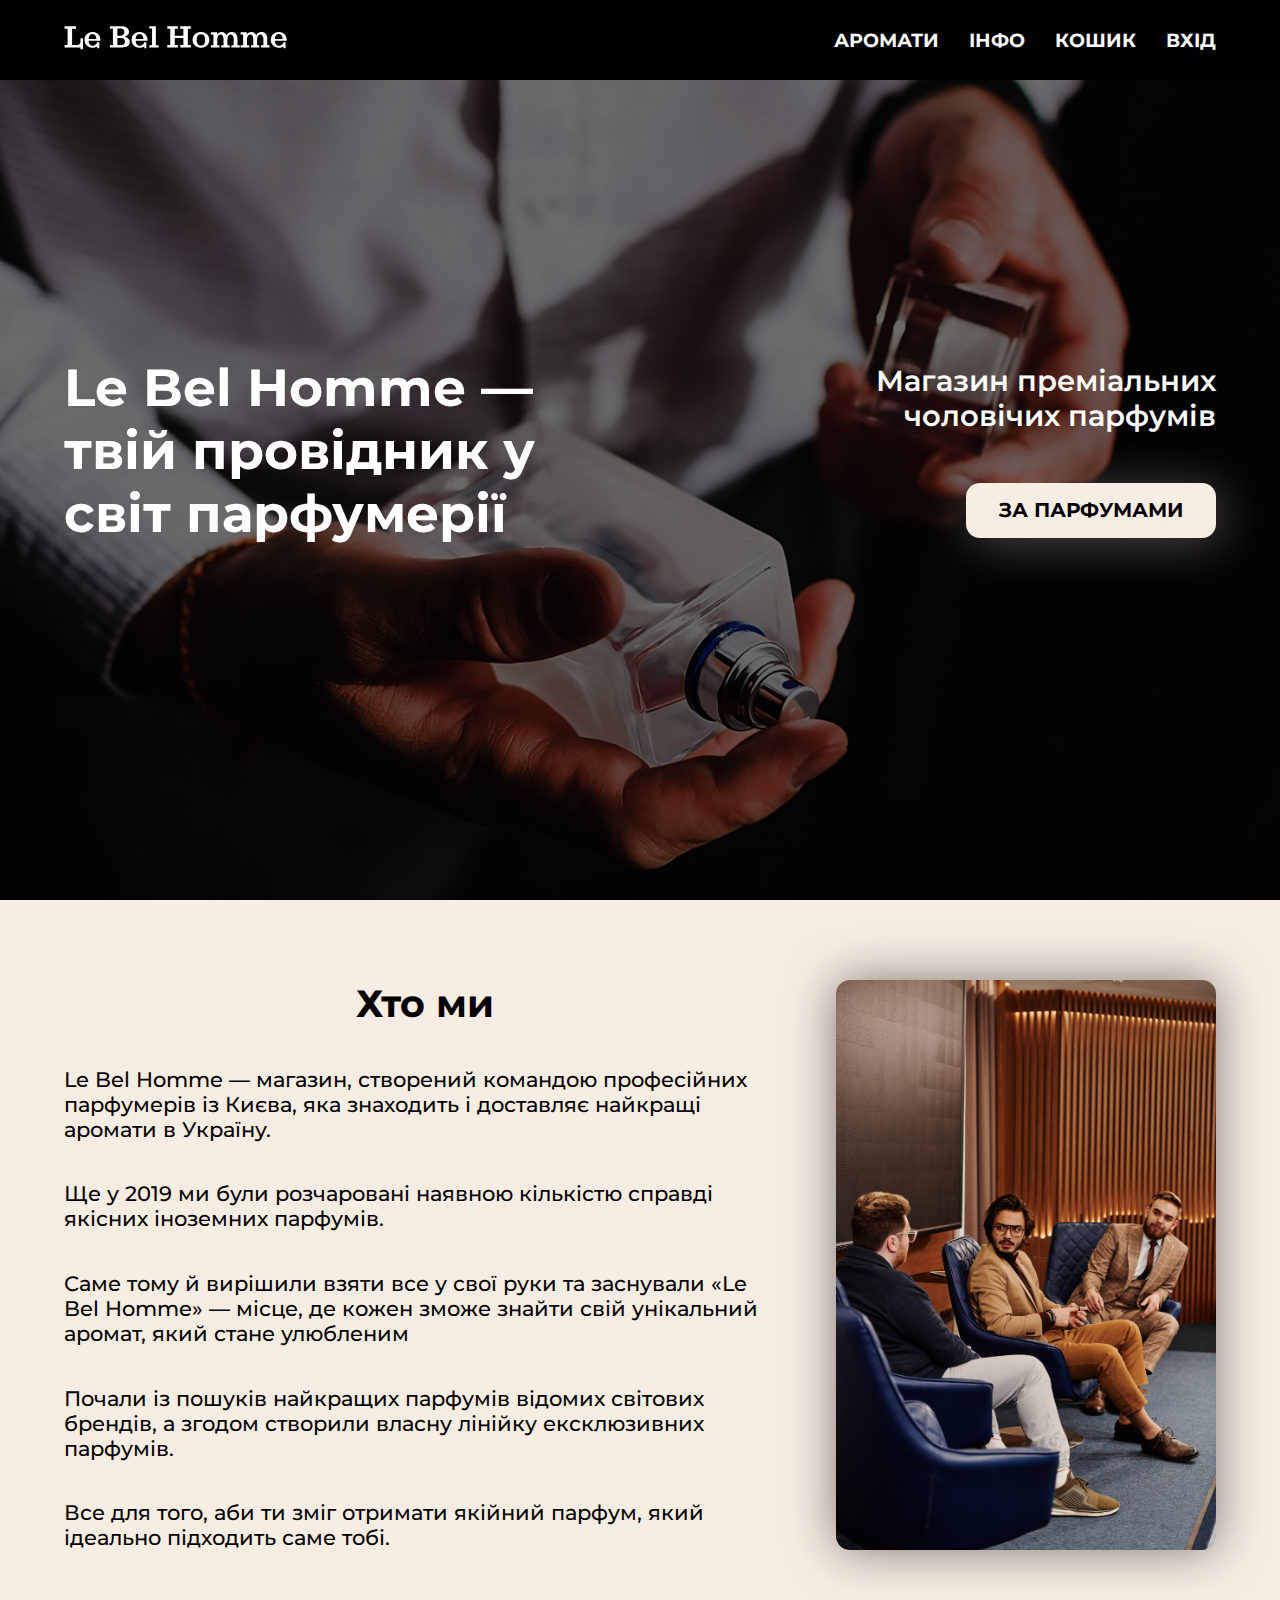
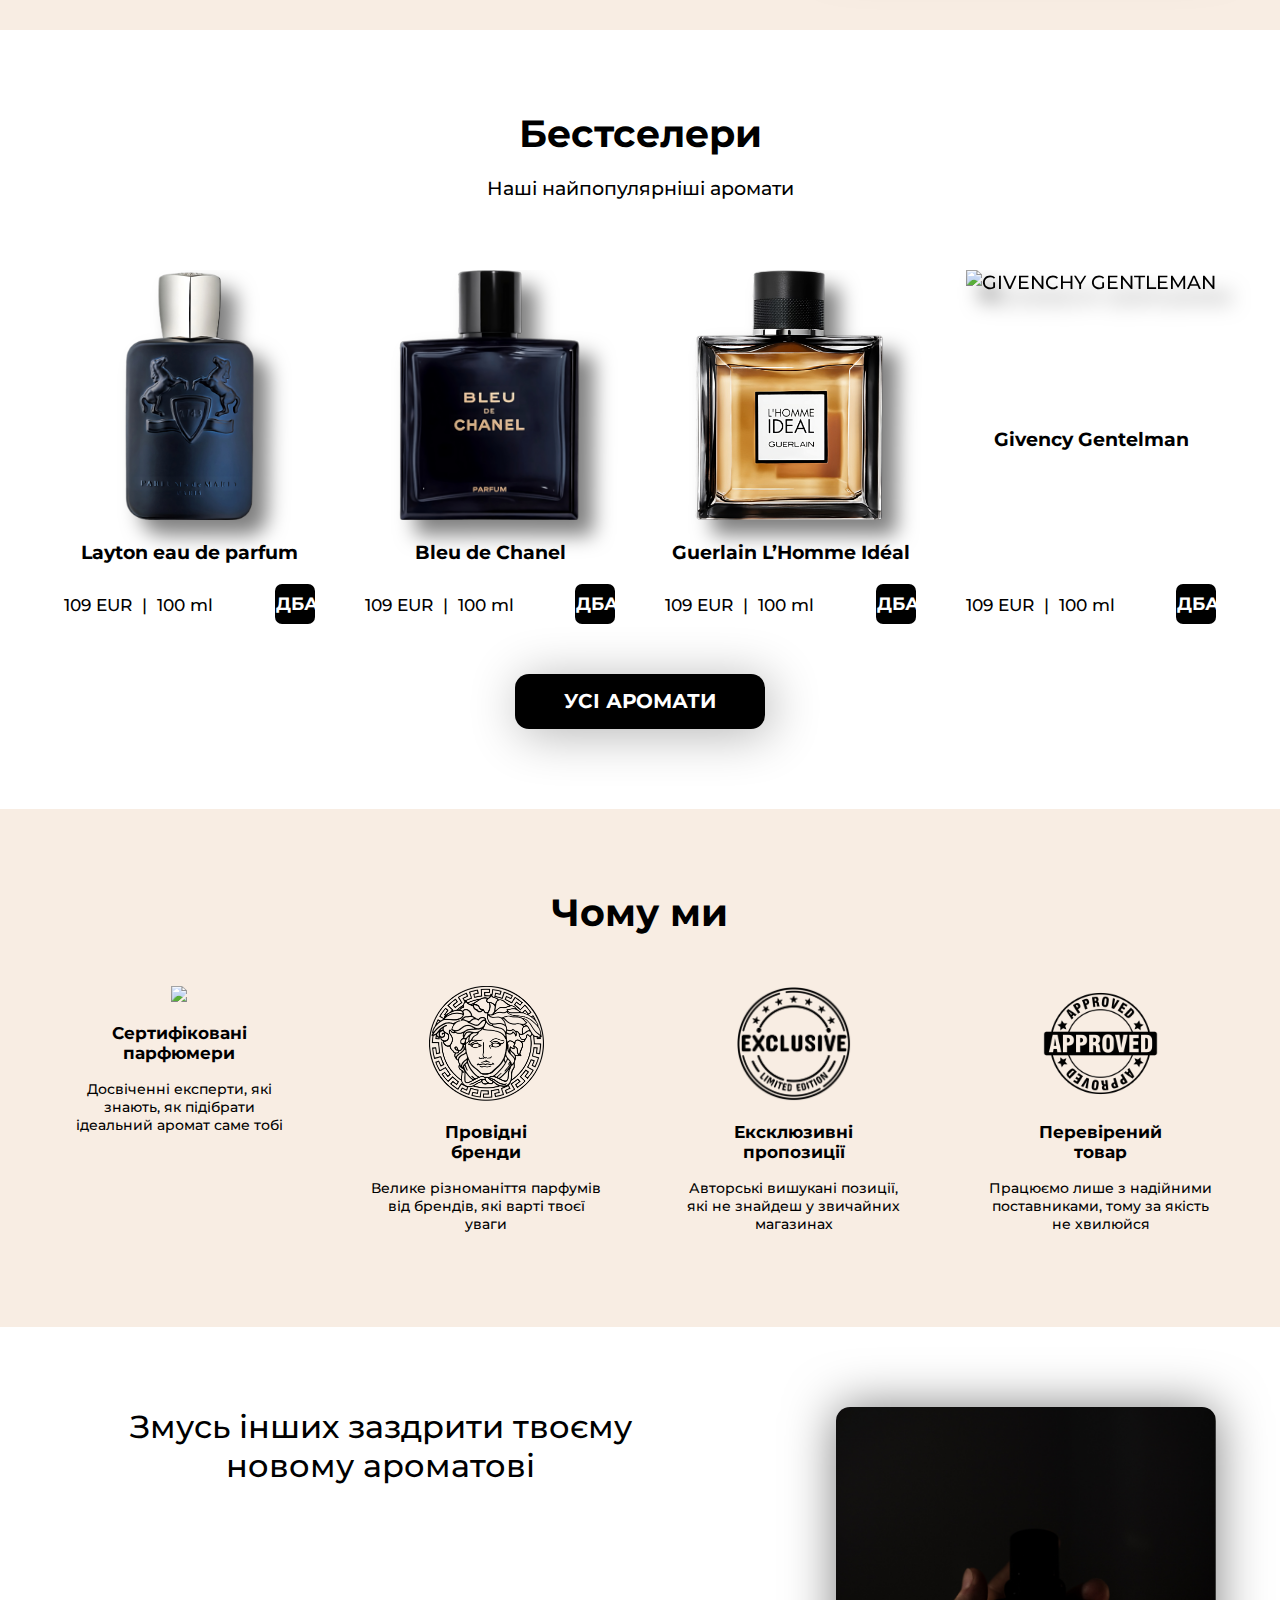
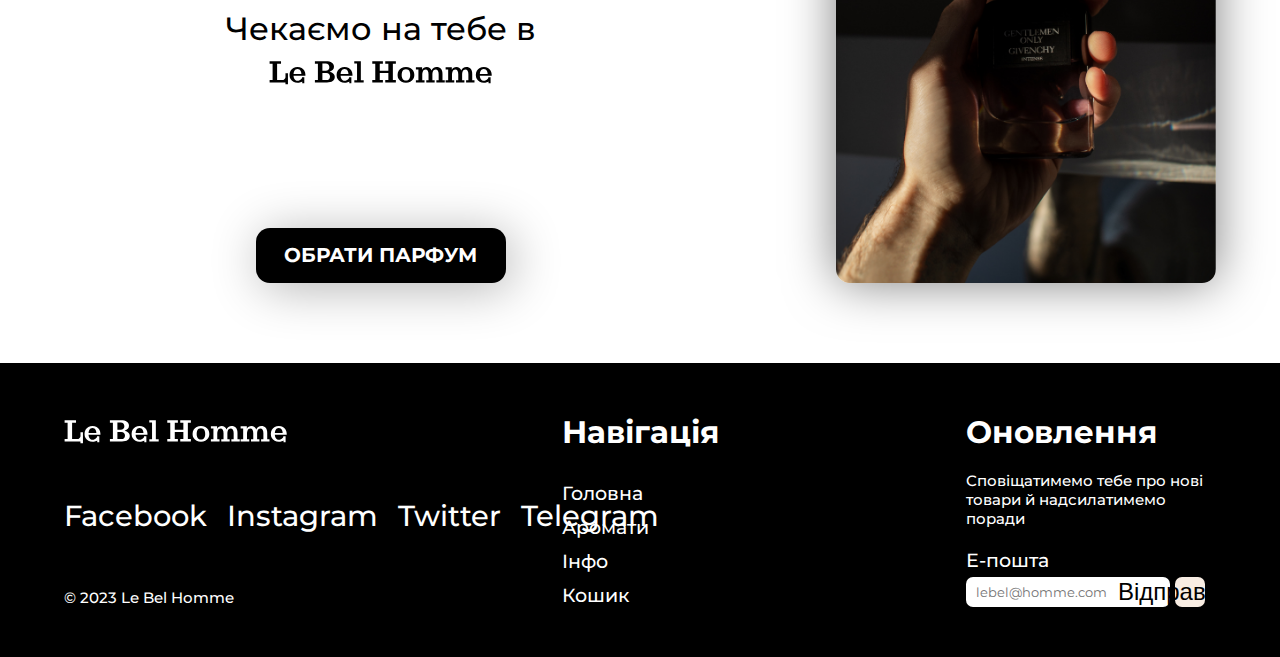
==== index.html @ 4926e9ff "initial, landing" ====
<!DOCTYPE html>
<html lang="uk">

<head>
    <meta charset="UTF-8">
    <meta name="viewport" content="width=device-width, initial-scale=1">
    <title>Le Bel Homme</title>
    <link rel="preconnect" href="https://fonts.googleapis.com">
    <link rel="preconnect" href="https://fonts.gstatic.com" crossorigin>
    <link
        href="https://fonts.googleapis.com/css2?family=Montserrat:ital,wght@0,400;0,500;0,600;0,700;1,400;1,500;1,600;1,700&display=swap"
        rel="stylesheet">
    <script src="https://kit.fontawesome.com/72cdf14cdd.js" crossorigin="anonymous"></script>
    <link rel="stylesheet" href="css/style.css">
    <script src="js/script.js"></script>
</head>

<body>
    <header>
        <a href="index.html" class="site-title">
            <img src="img/Le Bel Homme.svg" alt="Логотип Le Bel Homme" class="site-logo">
        </a>
        <button id="menu-button" onclick="showMenu()">
            <span></span>
            <span></span>
            <span></span>
            <span></span>
        </button>
        <nav id="menu">
            <a>Аромати</a>
            <a>Інфо</a>
            <a>Кошик</a>
            <a>Вхід</a>
        </nav>
    </header>

    <main class="content">

        <section class="intro">
            <h1>Le Bel Homme — твій провідник у світ парфумерії</h1>
            <div id="intro-right">
                <h2>Магазин преміальних чоловічих парфумів</h2>
                <a class="button">За парфумами</a>
            </div>
        </section>

        <section class="about-us">
            <div class="left-column">
                <h2>Хто ми</h2>
                <p>Le Bel Homme — магазин, створений командою професійних парфумерів із Києва, яка знаходить і доставляє
                    найкращі аромати в Україну. </p>
                <p>Ще у 2019 ми були розчаровані наявною кількістю справді якісних іноземних парфумів.</p>
                <p>Саме тому й вирішили взяти все у свої руки та заснували «Le Bel Homme» — місце, де кожен зможе знайти
                    свій унікальний аромат, який стане улюбленим</p>
                <p>Почали із пошуків найкращих парфумів відомих світових брендів, а згодом створили власну лінійку
                    ексклюзивних парфумів.</p>
                <p>Все для того, аби ти зміг отримати якійний парфум, який ідеально підходить саме тобі.</p>
            </div>
            <img src="img/about-us.jpg" alt="Троє чоловіків сидять у кріслах" class="right-img">
        </section>

        <section class="bestsellers">

            <div class="heading">
                <h2>Бестселери</h2>
                <p>Наші найпопулярніші аромати</p>
            </div>

            <div class="perfumes">

                <div class="item">
                    <img src="img/perfumes/layton-eau-de-parfum.png" alt="Layton eau de parfum" class="item-img">
                    <a href="item.html">
                        <p class="item-name">Layton eau de parfum</p>
                    </a>
                    <div class="item-bottom">
                        <div class="price-volume">
                            <p>109 EUR</p>
                            <p>|</p>
                            <p>100 ml</p>
                        </div>
                        <button class="button cart"><span class="fa-sr-only">Придбати</span></button>
                    </div>
                </div>

                <div class="item">
                    <img src="img/perfumes/bleu-de-chanel.png" alt="Blue de Chanel" class="item-img">
                    <a href="item.html">
                        <p class="item-name">Bleu de Chanel</p>
                    </a>
                    <div class="item-bottom">
                        <div class="price-volume">
                            <p>109 EUR</p>
                            <p>|</p>
                            <p>100 ml</p>
                        </div>
                        <button class="button cart"><span class="fa-sr-only">Придбати</span></button>
                    </div>
                </div>

                <div class="item">
                    <img src="img/perfumes/Guerlain-L’Homme-Idéal.png" alt="Guerlain L’Homme Idéal" class="item-img">
                    <a href="item.html">
                        <p class="item-name">Guerlain L’Homme Idéal</p>
                    </a>
                    <div class="item-bottom">
                        <div class="price-volume">
                            <p>109 EUR</p>
                            <p>|</p>
                            <p>100 ml</p>
                        </div>
                        <button class="button cart"><span class="fa-sr-only">Придбати</span></button>
                    </div>
                </div>

                <div class="item">
                    <img src="img/perfumes/GIVENCHY-GENTLEMAN.png" alt="GIVENCHY GENTLEMAN" class="item-img">
                    <a href="item.html">
                        <p class="item-name">Givency Gentelman</p>
                    </a>
                    <div class="item-bottom">
                        <div class="price-volume">
                            <p>109 EUR</p>
                            <p>|</p>
                            <p>100 ml</p>
                        </div>
                        <button class="button cart"><span class="fa-sr-only">Придбати</span></button>
                    </div>
                </div>
            </div>



            <a class="button shop">Усі аромати</a>
        </section>

        <section class="why-we">
            <h2>Чому ми</h2>
            <div class="reasons-wrapper">
                <div>
                    <img src="img/reasons/professional.png">
                    <h3>Сертифіковані парфюмери</h3>
                    <p>Досвіченні експерти, які знають, як підібрати ідеальний аромат саме тобі</p>
                </div>
                <div>
                    <img src="img/reasons/versace-logo.png">
                    <h3>Провідні бренди</h3>
                    <p>Велике різноманіття парфумів від брендів, які варті твоєї уваги</p>
                </div>
                <div>
                    <img src="img/reasons/exclusive.png">
                    <h3>Ексклюзивні пропозиції</h3>
                    <p>Авторські вишукані позиції, які не знайдеш у звичайних магазинах</p>
                </div>
                <div>
                    <img src="img/reasons/approved.png">
                    <h3>Перевірений товар</h3>
                    <p>Працюємо лише з надійними поставниками, тому за якість не хвилюйся</p>
                </div>
            </div>
        </section>

        <section class="conclusion">
            <div class="left-column">
                <p>Змусь інших заздрити твоєму новому ароматові</p>
                <div id="waiting-wrapper">
                    <p>Чекаємо на тебе в</p>
                    <svg viewBox="0 0 354 38" fill="none" xmlns="http://www.w3.org/2000/svg" class="site-logo">
                        <path
                            d="M26.112 34H0.96V30.208H5.712V4.192H0.96V0.399998H19.104V4.192H12.864V30.208H21.216C22.08 30.208 22.88 29.984 23.616 29.536C24.384 29.056 24.992 28.48 25.44 27.808C25.92 27.136 26.16 26.512 26.16 25.936V19.456H30.096V37.024H26.112V34ZM52.7798 32.656C52.0438 33.072 51.0838 33.456 49.8998 33.808C49.1638 34.032 48.3958 34.192 47.5958 34.288C46.8278 34.416 46.0438 34.48 45.2438 34.48C42.8118 34.48 40.6358 33.968 38.7158 32.944C36.7958 31.92 35.2918 30.48 34.2038 28.624C33.1158 26.736 32.5718 24.576 32.5718 22.144C32.5718 19.68 33.1158 17.488 34.2038 15.568C35.3238 13.648 36.8438 12.16 38.7638 11.104C40.6838 10.048 42.8598 9.52 45.2918 9.52C47.7558 9.52 49.9318 10.048 51.8198 11.104C53.7078 12.128 55.1638 13.584 56.1877 15.472C57.2438 17.36 57.7878 19.52 57.8198 21.952C57.8198 22.176 57.8198 22.416 57.8198 22.672C57.8198 22.896 57.8038 23.12 57.7718 23.344H38.9078C39.0358 25.008 39.3878 26.464 39.9638 27.712C40.5398 28.928 41.2918 29.856 42.2198 30.496C43.1798 31.136 44.2518 31.456 45.4358 31.456C46.3958 31.456 47.4038 31.184 48.4598 30.64C49.5478 30.064 50.4598 29.392 51.1958 28.624C51.9318 27.824 52.3158 27.088 52.3478 26.416V25.792H56.0438V35.296H52.7798V32.656ZM51.4358 20.656C51.3078 18.928 50.9718 17.456 50.4278 16.24C49.8838 15.024 49.1638 14.112 48.2678 13.504C47.3718 12.896 46.3478 12.592 45.1958 12.592C44.0438 12.592 43.0198 12.912 42.1238 13.552C41.2278 14.192 40.5078 15.12 39.9638 16.336C39.4198 17.552 39.0838 18.992 38.9558 20.656H51.4358ZM72.8663 30.208H77.6183V4.192H72.8663V0.399998H90.6263C94.5303 0.399998 97.5863 1.168 99.7943 2.704C102.034 4.208 103.154 6.32 103.154 9.04C103.154 10.928 102.546 12.56 101.33 13.936C100.146 15.28 98.4503 16.256 96.2423 16.864V17.2C98.8663 17.712 100.882 18.672 102.29 20.08C103.698 21.456 104.402 23.216 104.402 25.36C104.402 28.048 103.298 30.16 101.09 31.696C98.9143 33.232 95.8903 34 92.0183 34H72.8663V30.208ZM90.9623 30.304C92.8183 30.304 94.2583 29.808 95.2823 28.816C96.3063 27.824 96.8183 26.432 96.8183 24.64C96.8183 22.816 96.2903 21.408 95.2343 20.416C94.1783 19.392 92.7543 18.88 90.9623 18.88H84.7703V30.304H90.9623ZM89.8583 15.52C91.7463 15.52 93.2023 15.024 94.2263 14.032C95.2823 13.008 95.8103 11.584 95.8103 9.76C95.8103 7.968 95.2823 6.576 94.2263 5.584C93.2023 4.592 91.7463 4.096 89.8583 4.096H84.7703V15.52H89.8583ZM127.499 32.656C126.763 33.072 125.803 33.456 124.619 33.808C123.883 34.032 123.115 34.192 122.315 34.288C121.547 34.416 120.763 34.48 119.963 34.48C117.531 34.48 115.355 33.968 113.435 32.944C111.515 31.92 110.011 30.48 108.923 28.624C107.835 26.736 107.291 24.576 107.291 22.144C107.291 19.68 107.835 17.488 108.923 15.568C110.043 13.648 111.563 12.16 113.483 11.104C115.403 10.048 117.579 9.52 120.011 9.52C122.475 9.52 124.651 10.048 126.539 11.104C128.427 12.128 129.883 13.584 130.906 15.472C131.963 17.36 132.507 19.52 132.539 21.952C132.539 22.176 132.539 22.416 132.539 22.672C132.539 22.896 132.523 23.12 132.491 23.344H113.627C113.755 25.008 114.107 26.464 114.683 27.712C115.259 28.928 116.011 29.856 116.939 30.496C117.899 31.136 118.971 31.456 120.155 31.456C121.115 31.456 122.123 31.184 123.179 30.64C124.267 30.064 125.179 29.392 125.915 28.624C126.651 27.824 127.035 27.088 127.067 26.416V25.792H130.763V35.296H127.499V32.656ZM126.155 20.656C126.027 18.928 125.691 17.456 125.147 16.24C124.603 15.024 123.883 14.112 122.987 13.504C122.091 12.896 121.067 12.592 119.915 12.592C118.763 12.592 117.739 12.912 116.843 13.552C115.947 14.192 115.227 15.12 114.683 16.336C114.139 17.552 113.803 18.992 113.675 20.656H126.155ZM135.441 30.544H139.761V3.856H135.345V0.399998H145.809V30.544H150.321V34H135.441V30.544ZM163.944 30.208H168.696V4.192H163.944V0.399998H180.792V4.192H175.848V15.424H189.48V4.192H184.536V0.399998H201.384V4.192H196.632V30.208H201.384V34H184.536V30.208H189.48V18.976H175.848V30.208H180.792V34H163.944V30.208ZM217.383 34.48C214.823 34.48 212.535 33.952 210.519 32.896C208.503 31.808 206.919 30.32 205.767 28.432C204.647 26.544 204.087 24.4 204.087 22C204.087 19.6 204.647 17.456 205.767 15.568C206.919 13.68 208.503 12.208 210.519 11.152C212.567 10.064 214.855 9.52 217.383 9.52C219.975 9.52 222.279 10.064 224.295 11.152C226.311 12.208 227.879 13.68 228.999 15.568C230.151 17.456 230.727 19.6 230.727 22C230.727 24.4 230.151 26.544 228.999 28.432C227.879 30.32 226.295 31.808 224.247 32.896C222.231 33.952 219.943 34.48 217.383 34.48ZM217.383 31.072C218.759 31.072 219.959 30.72 220.983 30.016C222.007 29.28 222.791 28.24 223.335 26.896C223.879 25.52 224.151 23.888 224.151 22C224.151 20.112 223.879 18.496 223.335 17.152C222.791 15.776 222.007 14.736 220.983 14.032C219.959 13.296 218.759 12.928 217.383 12.928C216.039 12.928 214.855 13.296 213.831 14.032C212.807 14.736 212.007 15.776 211.431 17.152C210.887 18.496 210.615 20.112 210.615 22C210.615 23.888 210.887 25.52 211.431 26.896C212.007 28.24 212.807 29.28 213.831 30.016C214.855 30.72 216.039 31.072 217.383 31.072ZM233.173 30.544H237.205V13.456H233.173V10H243.013V13.84C243.749 12.464 244.741 11.408 245.989 10.672C247.237 9.904 248.677 9.52 250.309 9.52C252.197 9.52 253.781 9.984 255.061 10.912C256.373 11.84 257.349 13.168 257.989 14.896C258.661 13.2 259.685 11.888 261.061 10.96C262.469 10 264.117 9.52 266.005 9.52C269.013 9.52 271.333 10.48 272.965 12.4C274.597 14.32 275.413 17.024 275.413 20.512V30.544H279.013V34H265.669V30.544H269.317V20.944C269.317 18.448 268.901 16.56 268.069 15.28C267.269 13.968 266.085 13.312 264.517 13.312C263.525 13.312 262.629 13.648 261.829 14.32C261.061 14.96 260.453 15.856 260.005 17.008C259.589 18.128 259.381 19.392 259.381 20.8V30.544H262.981V34H249.637V30.544H253.237V20.944C253.237 18.448 252.821 16.56 251.989 15.28C251.189 13.968 250.005 13.312 248.437 13.312C247.477 13.312 246.597 13.664 245.797 14.368C245.029 15.04 244.421 16 243.973 17.248C243.525 18.464 243.301 19.84 243.301 21.376V30.544H246.901V34H233.173V30.544ZM280.376 30.544H284.408V13.456H280.376V10H290.216V13.84C290.952 12.464 291.944 11.408 293.192 10.672C294.44 9.904 295.88 9.52 297.512 9.52C299.4 9.52 300.984 9.984 302.264 10.912C303.576 11.84 304.552 13.168 305.192 14.896C305.864 13.2 306.888 11.888 308.264 10.96C309.672 10 311.32 9.52 313.208 9.52C316.216 9.52 318.536 10.48 320.168 12.4C321.8 14.32 322.616 17.024 322.616 20.512V30.544H326.216V34H312.872V30.544H316.52V20.944C316.52 18.448 316.104 16.56 315.272 15.28C314.472 13.968 313.288 13.312 311.72 13.312C310.728 13.312 309.832 13.648 309.032 14.32C308.264 14.96 307.656 15.856 307.208 17.008C306.792 18.128 306.584 19.392 306.584 20.8V30.544H310.184V34H296.84V30.544H300.44V20.944C300.44 18.448 300.024 16.56 299.192 15.28C298.392 13.968 297.208 13.312 295.64 13.312C294.68 13.312 293.8 13.664 293 14.368C292.232 15.04 291.624 16 291.176 17.248C290.728 18.464 290.504 19.84 290.504 21.376V30.544H294.104V34H280.376V30.544ZM348.514 32.656C347.778 33.072 346.818 33.456 345.634 33.808C344.898 34.032 344.13 34.192 343.33 34.288C342.562 34.416 341.778 34.48 340.978 34.48C338.546 34.48 336.37 33.968 334.45 32.944C332.53 31.92 331.026 30.48 329.938 28.624C328.85 26.736 328.306 24.576 328.306 22.144C328.306 19.68 328.85 17.488 329.938 15.568C331.058 13.648 332.578 12.16 334.498 11.104C336.418 10.048 338.594 9.52 341.026 9.52C343.49 9.52 345.666 10.048 347.554 11.104C349.442 12.128 350.898 13.584 351.922 15.472C352.978 17.36 353.522 19.52 353.554 21.952C353.554 22.176 353.554 22.416 353.554 22.672C353.554 22.896 353.538 23.12 353.506 23.344H334.642C334.77 25.008 335.122 26.464 335.698 27.712C336.274 28.928 337.026 29.856 337.954 30.496C338.914 31.136 339.986 31.456 341.17 31.456C342.13 31.456 343.138 31.184 344.194 30.64C345.282 30.064 346.194 29.392 346.93 28.624C347.666 27.824 348.05 27.088 348.082 26.416V25.792H351.778V35.296H348.514V32.656ZM347.17 20.656C347.042 18.928 346.706 17.456 346.162 16.24C345.618 15.024 344.898 14.112 344.002 13.504C343.106 12.896 342.082 12.592 340.93 12.592C339.778 12.592 338.754 12.912 337.858 13.552C336.962 14.192 336.242 15.12 335.698 16.336C335.154 17.552 334.818 18.992 334.69 20.656H347.17Z"
                            fill="#000000" />
                    </svg>
                </div>
                <a class="button">Обрати парфум</a>
            </div>
            <img src="img/conclusion-pic.jpg" alt="Чоловік тримає парфум у руці" class="right-img">
        </section>

    </main>

    <footer>
        <div>
            <img src="img/Le Bel Homme.svg" alt="Логотип Le Bel Homme" class="site-logo">
            <div class="social">
                <a href="https://www.facebook.com/" target="_blank" class="fa-brands fa-facebook-f"><span
                        class="fa-sr-only">Facebook</span></a>
                <a href="https://www.instagram.com/" target="_blank" class="fa-brands fa-instagram"><span
                        class="fa-sr-only">Instagram</span></a>
                <a href="https://www.twitter.com/" target="_blank" class="fa-brands fa-twitter"><span
                        class="fa-sr-only">Twitter</span></a>
                <a href="https://web.telegram.org/k/" target="_blank" class="fa-brands fa-telegram"><span
                        class="fa-sr-only">Telegram</span></a>
            </div>
            <p class="copyright">© 2023 Le Bel Homme</p>
        </div>

        <div>
            <h3>Навігація</h3>
            <nav>
                <a>Головна</a>
                <a>Аромати</a>
                <a>Інфо</a>
                <a>Кошик</a>
            </nav>
        </div>

        <div>
            <h3>Оновлення</h3>
            <p id="subscribe-message">Сповіщатимемо тебе про нові товари й надсилатимемо поради</p>
            <form id="subscribe" onsubmit="subscribe(); return false">
                <label for="subscribe-email">Е-пошта</label>
                <input type="email" name="email" id="subscribe-email" placeholder="lebel@homme.com" required>
                <button type="submit" id="subscribe-button"><span class="fa-sr-only">Відправити</span></button>
            </form>
        </div>
    </footer>
</body>

</html>
---- css/style.css ----
h1 {
  margin: 0;
}

h2 {
  margin: 0;
  font-size: 200%;
}

.button {
  height: 55px;
  width: 250px;
  font: bold 20px/55px "Montserrat", sans-serif;
  text-transform: uppercase;
  border: none;
  border-radius: 14px;
  display: inline-block;
  color: #ffffff;
  background-color: #000000;
  box-shadow: 5px 5px 50px rgba(0, 0, 0, 0.3);
}

#subscribe-button {
  display: flex;
  place-content: center;
  place-items: center;
}

.intro {
  background: url("../img/backgrounds/landing-bg.jpeg") no-repeat 80%;
  background-size: cover;
  color: #ffffff;
  text-align: center;
  justify-content: center;
  flex-direction: column;
  gap: 3rem;
}
.intro .button {
  color: #000000;
  background-color: #f8ede3;
  box-shadow: 5px 5px 50px rgba(248, 237, 227, 0.3);
}
.intro h2 {
  font-size: 130%;
  font-weight: 600;
}
.intro #intro-right {
  display: flex;
  flex-direction: column;
  justify-content: space-between;
  gap: 50px;
  align-items: center;
}

.about-us p {
  text-align: start;
}

.bestsellers {
  padding-right: 0;
  padding-left: 0;
  display: flex;
  flex-direction: column;
  gap: 50px;
  align-items: center;
}

.perfumes {
  display: grid;
  width: 100%;
  grid-template-columns: repeat(4, calc(1fr - clamp(30px, 5vw, 50px) / 2));
  justify-content: space-between;
  gap: clamp(30px, 5vw, 50px);
  grid-auto-flow: column;
  -ms-overflow-style: none;
  scrollbar-width: none;
  overflow-x: auto;
  overflow-y: hidden;
}
.perfumes:before, .perfumes:after {
  content: "";
  width: calc(clamp(30px, 5vw, 80px) - clamp(30px, 5vw, 50px));
}
.perfumes .price-volume {
  font-size: 90%;
}
.perfumes::-webkit-scrollbar {
  display: none;
}
.perfumes:first-child {
  margin-right: -50px;
}
.perfumes .cart {
  margin: 0;
  display: flex;
  align-items: center;
  justify-content: center;
  font-size: 18px;
  width: 40px;
  height: 40px;
  border-radius: 7px;
  box-shadow: none;
}
.perfumes .cart::after {
  font-family: "Fontawesome";
  content: "\f07a";
}

.item {
  display: flex;
  flex-direction: column;
  justify-content: space-between;
  align-items: center;
  gap: 20px;
}
@media screen and (max-width: 1024px) {
  .item {
    min-width: 200px;
  }
}
.item > *,
.item p {
  margin: 0;
}
.item .item-img {
  z-index: -1;
  filter: drop-shadow(15px 15px 10px rgba(0, 0, 0, 0.5));
  width: 100%;
}
.item a {
  color: #000000;
  text-decoration: none;
}

.item-name {
  font-weight: bold;
}

.item-bottom {
  display: flex;
  align-items: center;
  justify-content: space-between;
  gap: 25px;
  width: 100%;
}

.price-volume {
  gap: 10px;
  display: flex;
  justify-content: space-between;
}
.price-volume > * {
  margin: 0;
}

.why-we h2 {
  margin-bottom: 50px;
}
.why-we img {
  width: clamp(100px, 50%, 120px);
}
.why-we h3 {
  word-spacing: 9999rem;
}

.reasons-wrapper {
  display: flex;
  flex-direction: column;
  gap: 50px;
}
.reasons-wrapper div {
  align-self: center;
  max-width: 600px;
}

.about-us,
.conclusion {
  display: flex;
  justify-content: center;
  gap: 50px;
}
@media screen and (min-width: 1024px) {
  .about-us,
  .conclusion {
    justify-content: space-between;
  }
}

.conclusion .left-column {
  font-size: 150%;
}
.conclusion .left-column p {
  margin: 0;
}
.conclusion .left-column #waiting-wrapper {
  margin: 50px 0;
}
.conclusion .left-column .site-logo {
  display: inline-block;
  height: 50px;
  color: #000000;
}

.right-img {
  display: none;
  width: clamp(350px, 33%, 587px);
  max-height: 880px;
  border-radius: 14px;
  box-shadow: 0px 0px 50px rgba(0, 0, 0, 0.5);
}
@media screen and (min-width: 1024px) {
  .right-img {
    display: block;
  }
}

@media screen and (min-width: 768px) {
  .intro h1 {
    font-size: 270%;
  }
  .intro h2 {
    font-size: 150%;
  }
}
@media screen and (min-width: 1024px) {
  .left-column {
    display: flex;
    flex-direction: column;
    justify-content: space-between;
    align-items: center;
  }
  .left-column p {
    margin: 0;
    font-size: 110%;
  }
  .conclusion .left-column {
    max-width: 55%;
    font-size: 150%;
  }
  .reasons-wrapper {
    flex-direction: row;
    justify-content: space-between;
  }
  .reasons-wrapper div {
    align-self: flex-start;
    width: clamp(180px, 20%, 410px);
    font-size: clamp(75%, 1vw, 100%);
  }
  .intro {
    flex-direction: row;
    flex-wrap: nowrap;
    align-items: center;
    justify-content: space-between;
  }
  .intro h1 {
    text-align: start;
    max-width: 45%;
  }
  .intro #intro-right {
    max-width: 35%;
    align-items: end;
    gap: auto;
  }
  .intro #intro-right h2 {
    text-align: end;
    margin: 0;
  }
}
html,
body {
  height: 100%;
}

* {
  box-sizing: border-box;
}

body {
  margin: 0;
  overflow-x: hidden;
  font-family: "Montserrat", sans-serif;
  font-weight: 500;
  font-size: clamp(1rem, 1.5vw, 2rem);
  display: flex;
  flex-direction: column;
}

.site-logo {
  width: 186px;
  height: 20px;
}
@media screen and (min-width: 1024px) {
  .site-logo {
    width: 223px;
    height: 24px;
  }
}

header,
footer {
  background: #000000;
  margin: 0;
  color: #ffffff;
  width: 100%;
  display: flex;
}
header a,
footer a {
  text-decoration: none;
  color: #ffffff;
}

header {
  padding: 0 clamp(30px, 5vw, 80px);
  position: fixed;
  top: 0;
  height: 80px;
  justify-content: space-between;
  align-items: center;
}
@media screen and (min-width: 1024px) {
  header {
    font-size: 1.2rem;
  }
}
header.open {
  background: #000000;
}

#menu-button {
  width: 30px;
  height: 30px;
  display: flex;
  border: none;
  background: transparent;
  flex-direction: column;
  justify-content: center;
  align-items: center;
  gap: 4px;
}
#menu-button span {
  width: 26px;
  height: 5px;
  border-radius: 2px;
  background-color: #ffffff;
  transition: 0.3s;
}
#menu-button span:nth-child(3) {
  position: absolute;
  top: 37.5px;
}
#menu-button span:nth-child(2).open {
  transform: rotate(45deg);
}
#menu-button span:nth-child(3).open {
  transform: rotate(-45deg);
}
#menu-button span:first-child.open,
#menu-button span:last-child.open {
  opacity: 0;
  width: 0;
}
@media screen and (min-width: 1024px) {
  #menu-button {
    display: none;
  }
}

#menu {
  display: none;
}
#menu a {
  color: #ffffff;
  display: block;
  font-weight: 700;
  text-align: center;
  text-transform: uppercase;
  cursor: pointer;
}
#menu.show-menu {
  background: #000000;
  width: 100vw;
  height: calc(100vh - 80px);
  color: #ffffff;
  top: 80px;
  left: 0;
  position: absolute;
  display: flex;
  flex-direction: column;
  justify-content: center;
  gap: 20px;
  z-index: 1;
}
#menu.show-menu a:first-of-type {
  margin-top: -80px;
}
@media screen and (min-width: 1024px) {
  #menu {
    display: flex;
    justify-content: space-between;
    gap: 30px;
  }
}

.content {
  margin: 0;
  flex: 1 0 auto;
  text-align: center;
}

section {
  padding: 80px clamp(30px, 5vw, 80px);
}
section:first-of-type {
  height: clamp(700px, 100vh, 9999rem);
  display: flex;
  justify-content: center;
}
@media screen and (min-width: 1024px) {
  section:first-of-type {
    justify-content: space-between;
  }
}
section:nth-of-type(even) {
  background: #f8ede3;
  color: #000000;
}

footer {
  justify-content: space-between;
  flex-direction: column;
  text-align: left;
  gap: 50px;
  padding: 50px clamp(30px, 5vw, 80px);
  flex-shrink: 0;
  margin: 0;
}
footer .social,
footer nav {
  display: flex;
  flex-direction: row;
  gap: 20px;
}
footer > div {
  display: flex;
  flex-direction: column;
  justify-content: space-between;
  width: 100%;
  gap: 20px;
}
footer > div p {
  font-size: 80%;
}
footer .social a {
  font-size: 150%;
}
footer h3 {
  font-size: 160%;
}
footer h3,
footer p {
  margin: 0;
}
@media screen and (min-width: 768px) {
  footer {
    flex-direction: row;
  }
  footer > div {
    width: auto;
    max-width: 250px;
  }
  footer nav {
    flex-direction: column;
    gap: 10px;
  }
  footer .site-logo {
    margin-top: 7px;
  }
}
footer form {
  display: flex;
  flex-wrap: wrap;
}
footer label {
  display: inline-block;
  width: 100%;
}
footer #subscribe-button::after {
  font-family: "Fontawesome";
  content: "\f061";
}
footer button,
footer input {
  margin-top: 5px;
  border: none;
  border-radius: 7px;
  height: 30px;
}
footer input {
  padding: 0 10px;
  margin-right: 5px;
  font-family: "Montserrat", sans-serif;
  outline: none;
}
footer button {
  display: inline-block;
  width: 30px;
  text-align: center;
  background: #f8ede3;
  font-size: 125%;
  cursor: pointer;
}/*# sourceMappingURL=style.css.map */
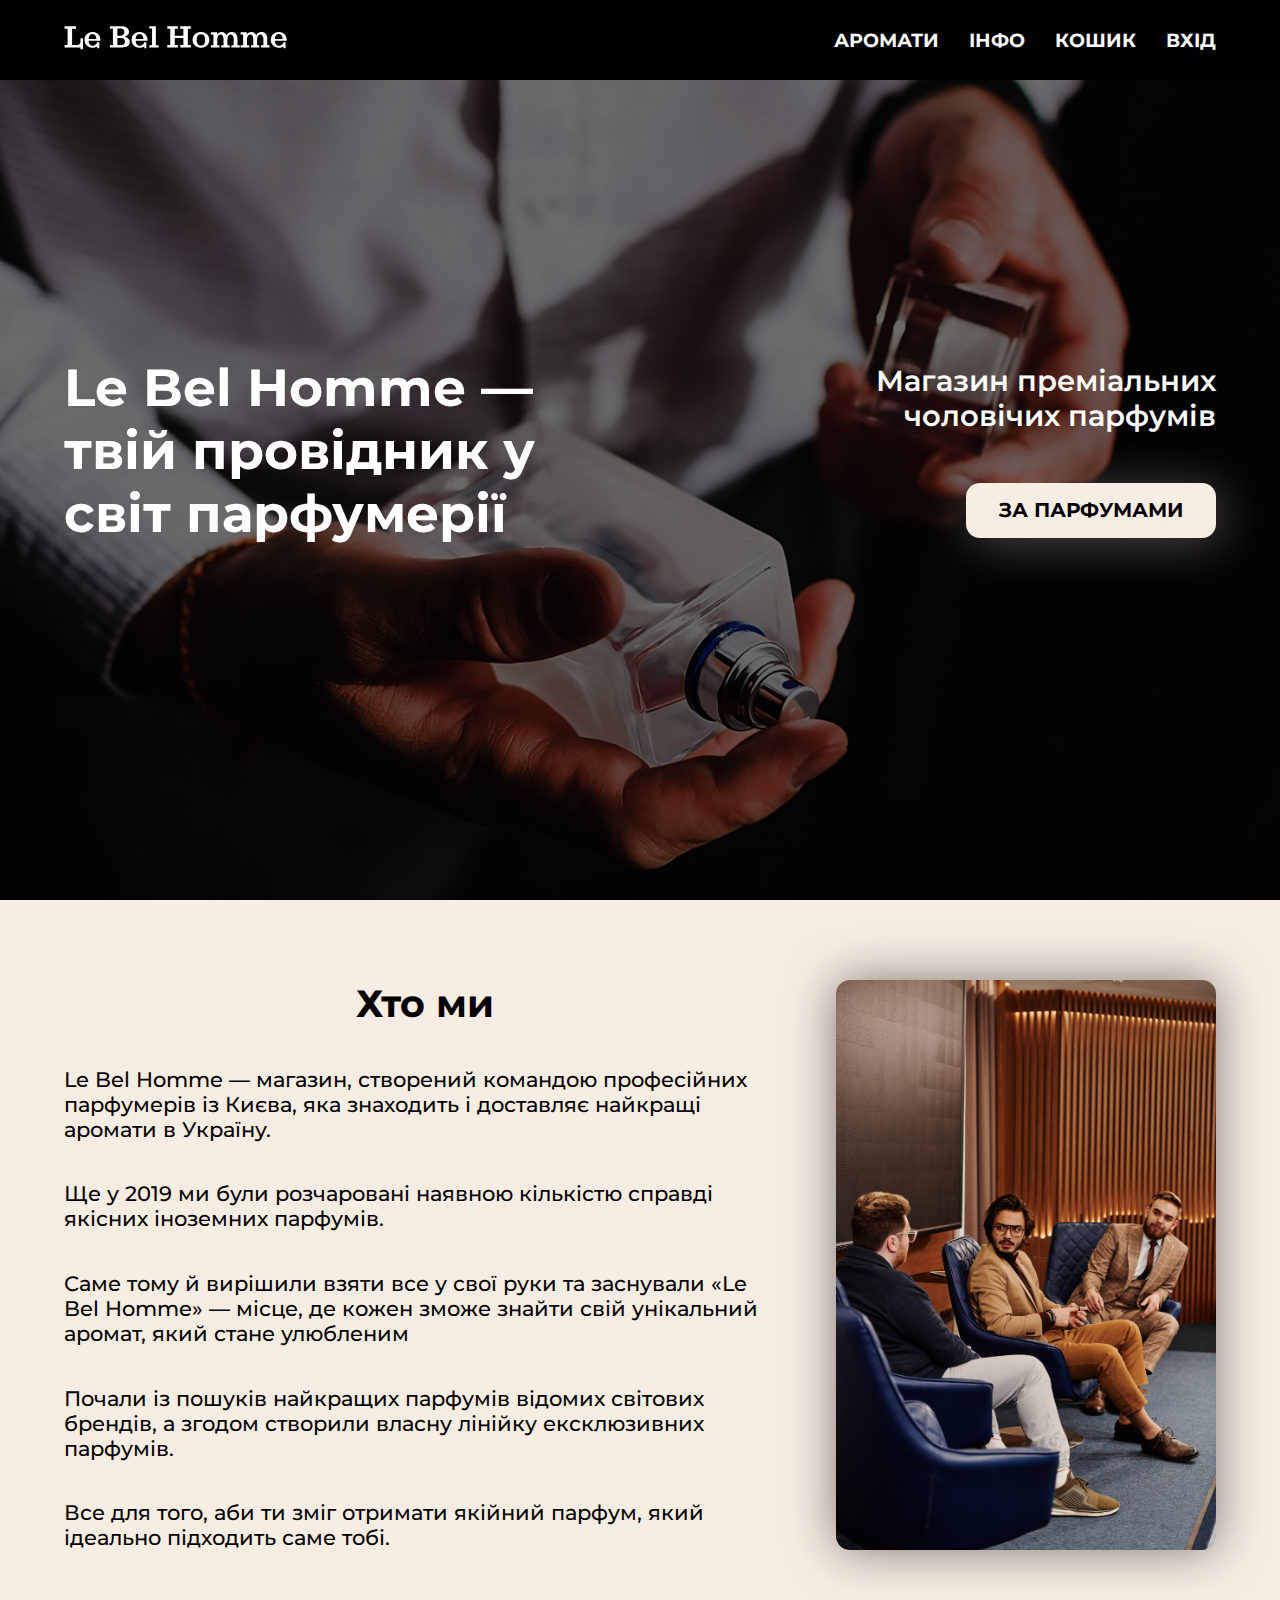
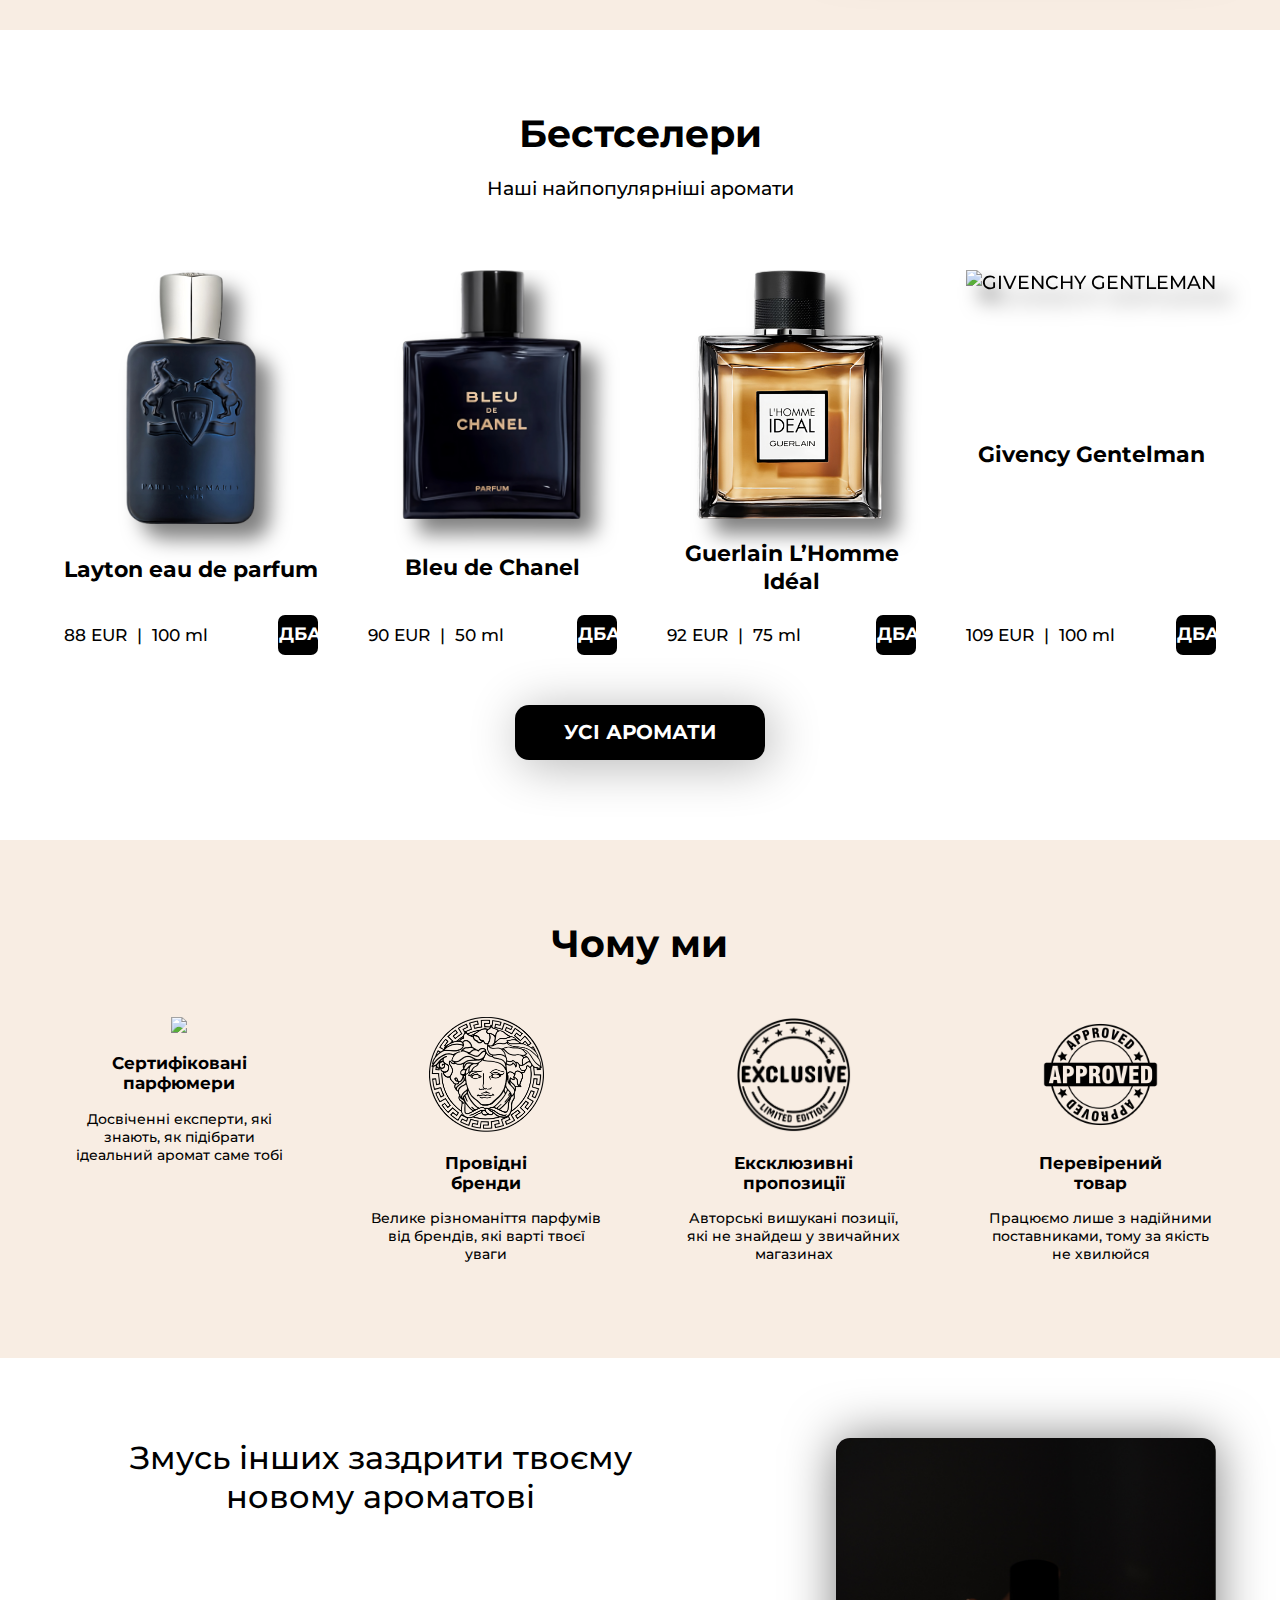
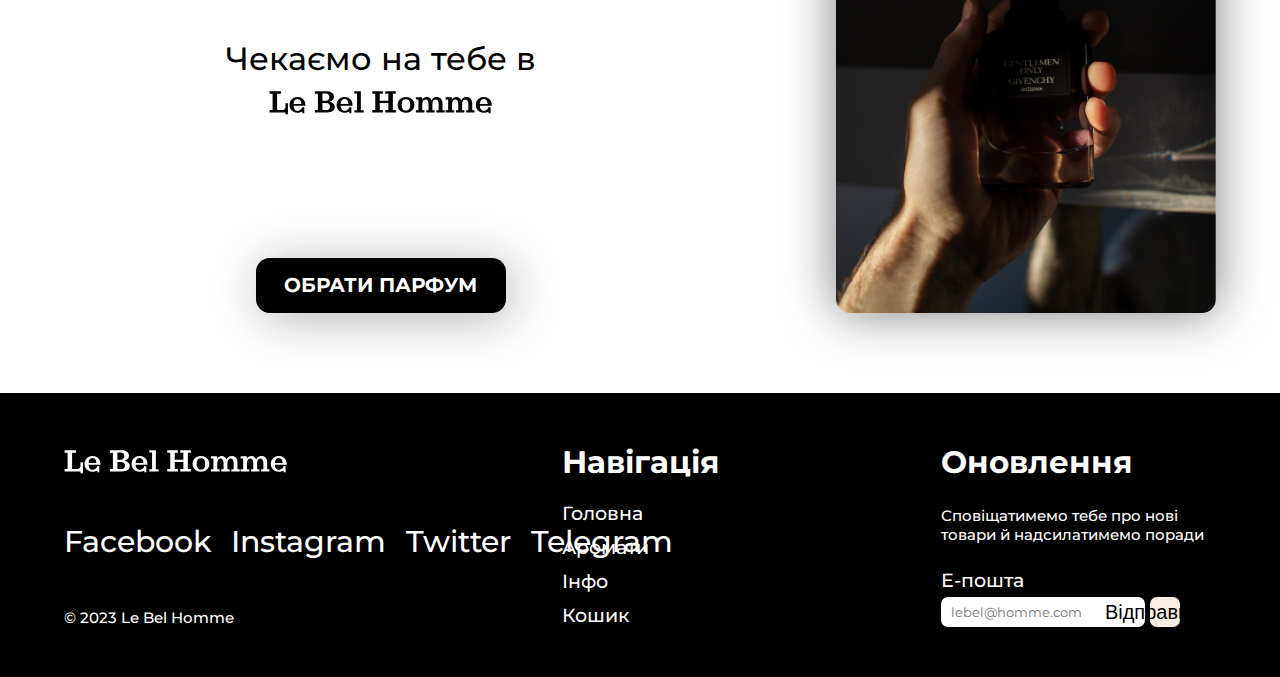
==== commit 6a15b6d9: "added item.html, removed some pics, refined style" ====
--- a/index.html
+++ b/index.html
@@ -27,20 +27,20 @@
             <span></span>
         </button>
         <nav id="menu">
-            <a>Аромати</a>
-            <a>Інфо</a>
-            <a>Кошик</a>
+            <a href="shop.html">Аромати</a>
+            <a href="info.html">Інфо</a>
+            <a href="cart.html">Кошик</a>
             <a>Вхід</a>
         </nav>
     </header>
 
-    <main class="content">
+    <main>
 
         <section class="intro">
             <h1>Le Bel Homme — твій провідник у світ парфумерії</h1>
             <div id="intro-right">
                 <h2>Магазин преміальних чоловічих парфумів</h2>
-                <a class="button">За парфумами</a>
+                <a href="shop.html" class="button">За парфумами</a>
             </div>
         </section>
 
@@ -68,12 +68,57 @@
 
             <div class="perfumes">
 
-                <div class="item">
-                    <img src="img/perfumes/layton-eau-de-parfum.png" alt="Layton eau de parfum" class="item-img">
-                    <a href="item.html">
-                        <p class="item-name">Layton eau de parfum</p>
-                    </a>
-                    <div class="item-bottom">
+                <article class="item">
+                    <img src="img/perfumes/layton-eau-de-parfum.png" alt="Layton eau de parfum" class="img">
+                    <a href="item.html">
+                        <h3 class="name">Layton eau de parfum</h3>
+                    </a>
+                    <div class="bottom">
+                        <div class="price-volume">
+                            <p>88 EUR</p>
+                            <p>|</p>
+                            <p>100 ml</p>
+                        </div>
+                        <button class="button cart"><span class="fa-sr-only">Придбати</span></button>
+                    </div>
+                </article>
+
+                <article class="item">
+                    <img src="img/perfumes/bleu-de-chanel.png" alt="Blue de Chanel" class="img">
+                    <a href="item.html">
+                        <h3 class="name">Bleu de Chanel</h3>
+                    </a>
+                    <div class="bottom">
+                        <div class="price-volume">
+                            <p>90 EUR</p>
+                            <p>|</p>
+                            <p>50 ml</p>
+                        </div>
+                        <button class="button cart"><span class="fa-sr-only">Придбати</span></button>
+                    </div>
+                </article>
+
+                <article class="item">
+                    <img src="img/perfumes/Guerlain-L’Homme-Idéal.png" alt="Guerlain L’Homme Idéal" class="img">
+                    <a href="item.html">
+                        <h3 class="name">Guerlain L’Homme Idéal</h3>
+                    </a>
+                    <div class="bottom">
+                        <div class="price-volume">
+                            <p>92 EUR</p>
+                            <p>|</p>
+                            <p>75 ml</p>
+                        </div>
+                        <button class="button cart"><span class="fa-sr-only">Придбати</span></button>
+                    </div>
+                </article>
+
+                <article class="item">
+                    <img src="img/perfumes/GIVENCHY-GENTLEMAN.png" alt="GIVENCHY GENTLEMAN" class="img">
+                    <a href="item.html">
+                        <h3 class="name">Givency Gentelman</h3>
+                    </a>
+                    <div class="bottom">
                         <div class="price-volume">
                             <p>109 EUR</p>
                             <p>|</p>
@@ -81,57 +126,10 @@
                         </div>
                         <button class="button cart"><span class="fa-sr-only">Придбати</span></button>
                     </div>
-                </div>
-
-                <div class="item">
-                    <img src="img/perfumes/bleu-de-chanel.png" alt="Blue de Chanel" class="item-img">
-                    <a href="item.html">
-                        <p class="item-name">Bleu de Chanel</p>
-                    </a>
-                    <div class="item-bottom">
-                        <div class="price-volume">
-                            <p>109 EUR</p>
-                            <p>|</p>
-                            <p>100 ml</p>
-                        </div>
-                        <button class="button cart"><span class="fa-sr-only">Придбати</span></button>
-                    </div>
-                </div>
-
-                <div class="item">
-                    <img src="img/perfumes/Guerlain-L’Homme-Idéal.png" alt="Guerlain L’Homme Idéal" class="item-img">
-                    <a href="item.html">
-                        <p class="item-name">Guerlain L’Homme Idéal</p>
-                    </a>
-                    <div class="item-bottom">
-                        <div class="price-volume">
-                            <p>109 EUR</p>
-                            <p>|</p>
-                            <p>100 ml</p>
-                        </div>
-                        <button class="button cart"><span class="fa-sr-only">Придбати</span></button>
-                    </div>
-                </div>
-
-                <div class="item">
-                    <img src="img/perfumes/GIVENCHY-GENTLEMAN.png" alt="GIVENCHY GENTLEMAN" class="item-img">
-                    <a href="item.html">
-                        <p class="item-name">Givency Gentelman</p>
-                    </a>
-                    <div class="item-bottom">
-                        <div class="price-volume">
-                            <p>109 EUR</p>
-                            <p>|</p>
-                            <p>100 ml</p>
-                        </div>
-                        <button class="button cart"><span class="fa-sr-only">Придбати</span></button>
-                    </div>
-                </div>
-            </div>
-
-
-
-            <a class="button shop">Усі аромати</a>
+                </article>
+            </div>
+
+            <a href="shop.html" class="button shop">Усі аромати</a>
         </section>
 
         <section class="why-we">
@@ -171,7 +169,7 @@
                             fill="#000000" />
                     </svg>
                 </div>
-                <a class="button">Обрати парфум</a>
+                <a href="shop.html" class="button">Обрати парфум</a>
             </div>
             <img src="img/conclusion-pic.jpg" alt="Чоловік тримає парфум у руці" class="right-img">
         </section>
--- a/css/style.css
+++ b/css/style.css
@@ -12,12 +12,14 @@
   width: 250px;
   font: bold 20px/55px "Montserrat", sans-serif;
   text-transform: uppercase;
+  text-decoration: none;
   border: none;
   border-radius: 14px;
   display: inline-block;
   color: #ffffff;
   background-color: #000000;
   box-shadow: 5px 5px 50px rgba(0, 0, 0, 0.3);
+  cursor: pointer;
 }
 
 #subscribe-button {
@@ -50,6 +52,27 @@
   justify-content: space-between;
   gap: 50px;
   align-items: center;
+}
+@media screen and (min-width: 1024px) {
+  .intro {
+    flex-direction: row;
+    flex-wrap: nowrap;
+    align-items: center;
+    justify-content: space-between;
+  }
+  .intro h1 {
+    text-align: start;
+    max-width: 45%;
+  }
+  .intro #intro-right {
+    max-width: 35%;
+    align-items: end;
+    gap: auto;
+  }
+  .intro #intro-right h2 {
+    text-align: end;
+    margin: 0;
+  }
 }
 
 .about-us p {
@@ -83,6 +106,7 @@
 }
 .perfumes .price-volume {
   font-size: 90%;
+  gap: 10px;
 }
 .perfumes::-webkit-scrollbar {
   display: none;
@@ -119,11 +143,11 @@
   }
 }
 .item > *,
+.item h3,
 .item p {
   margin: 0;
 }
-.item .item-img {
-  z-index: -1;
+.item .img {
   filter: drop-shadow(15px 15px 10px rgba(0, 0, 0, 0.5));
   width: 100%;
 }
@@ -131,12 +155,10 @@
   color: #000000;
   text-decoration: none;
 }
-
-.item-name {
+.item .name {
   font-weight: bold;
 }
-
-.item-bottom {
+.item .bottom {
   display: flex;
   align-items: center;
   justify-content: space-between;
@@ -145,11 +167,10 @@
 }
 
 .price-volume {
-  gap: 10px;
-  display: flex;
-  justify-content: space-between;
-}
-.price-volume > * {
+  display: flex;
+  justify-content: space-between;
+}
+.price-volume p {
   margin: 0;
 }
 
@@ -246,26 +267,69 @@
     width: clamp(180px, 20%, 410px);
     font-size: clamp(75%, 1vw, 100%);
   }
-  .intro {
+}
+.item-wrapper {
+  padding: calc(80px + clamp(30px, 5vw, 80px)) clamp(30px, 5vw, 80px) clamp(30px, 5vw, 80px);
+  background-color: #f8ede3;
+  min-height: 100%;
+}
+
+.item-wrapper .item {
+  width: 100%;
+  display: flex;
+  flex-direction: column;
+  justify-content: center;
+  align-items: center;
+  gap: 30px;
+}
+.item-wrapper .item .img {
+  max-width: 450px;
+}
+@media screen and (min-width: 768px) {
+  .item-wrapper .item .img {
+    width: 45vw;
+    align-self: center;
+  }
+}
+@media screen and (min-width: 768px) {
+  .item-wrapper .item {
+    align-items: flex-start;
+    text-align: left;
     flex-direction: row;
-    flex-wrap: nowrap;
+  }
+  .item-wrapper .item .price-volume {
+    justify-content: left;
+    gap: 50px;
+  }
+}
+.item-wrapper .item .column {
+  max-width: 1000px;
+  display: flex;
+  flex-direction: column;
+  justify-content: space-between;
+  gap: 30px;
+  align-self: stretch;
+}
+@media screen and (max-width: 768px) {
+  .item-wrapper .item .column {
     align-items: center;
-    justify-content: space-between;
-  }
-  .intro h1 {
-    text-align: start;
-    max-width: 45%;
-  }
-  .intro #intro-right {
-    max-width: 35%;
-    align-items: end;
-    gap: auto;
-  }
-  .intro #intro-right h2 {
-    text-align: end;
-    margin: 0;
-  }
-}
+  }
+}
+.item-wrapper .item .name {
+  font-size: 225%;
+}
+.item-wrapper .item .price-volume {
+  width: 100%;
+  font: 600 150% "Montserrat", sans-serif;
+}
+.item-wrapper .item .description {
+  text-align: left;
+  width: 100%;
+}
+.item-wrapper .item .button {
+  width: clamp(250px, 100%, 350px);
+}
+
 html,
 body {
   height: 100%;
@@ -311,6 +375,7 @@
 }
 
 header {
+  z-index: 1;
   padding: 0 clamp(30px, 5vw, 80px);
   position: fixed;
   top: 0;
@@ -402,7 +467,7 @@
   }
 }
 
-.content {
+main {
   margin: 0;
   flex: 1 0 auto;
   text-align: center;
@@ -441,6 +506,9 @@
   flex-direction: row;
   gap: 20px;
 }
+footer nav {
+  flex-wrap: wrap;
+}
 footer > div {
   display: flex;
   flex-direction: column;
@@ -467,7 +535,7 @@
   }
   footer > div {
     width: auto;
-    max-width: 250px;
+    max-width: 275px;
   }
   footer nav {
     flex-direction: column;
@@ -488,6 +556,9 @@
 footer #subscribe-button::after {
   font-family: "Fontawesome";
   content: "\f061";
+}
+footer .social, footer button {
+  font-size: 20px;
 }
 footer button,
 footer input {
@@ -507,6 +578,5 @@
   width: 30px;
   text-align: center;
   background: #f8ede3;
-  font-size: 125%;
   cursor: pointer;
 }/*# sourceMappingURL=style.css.map */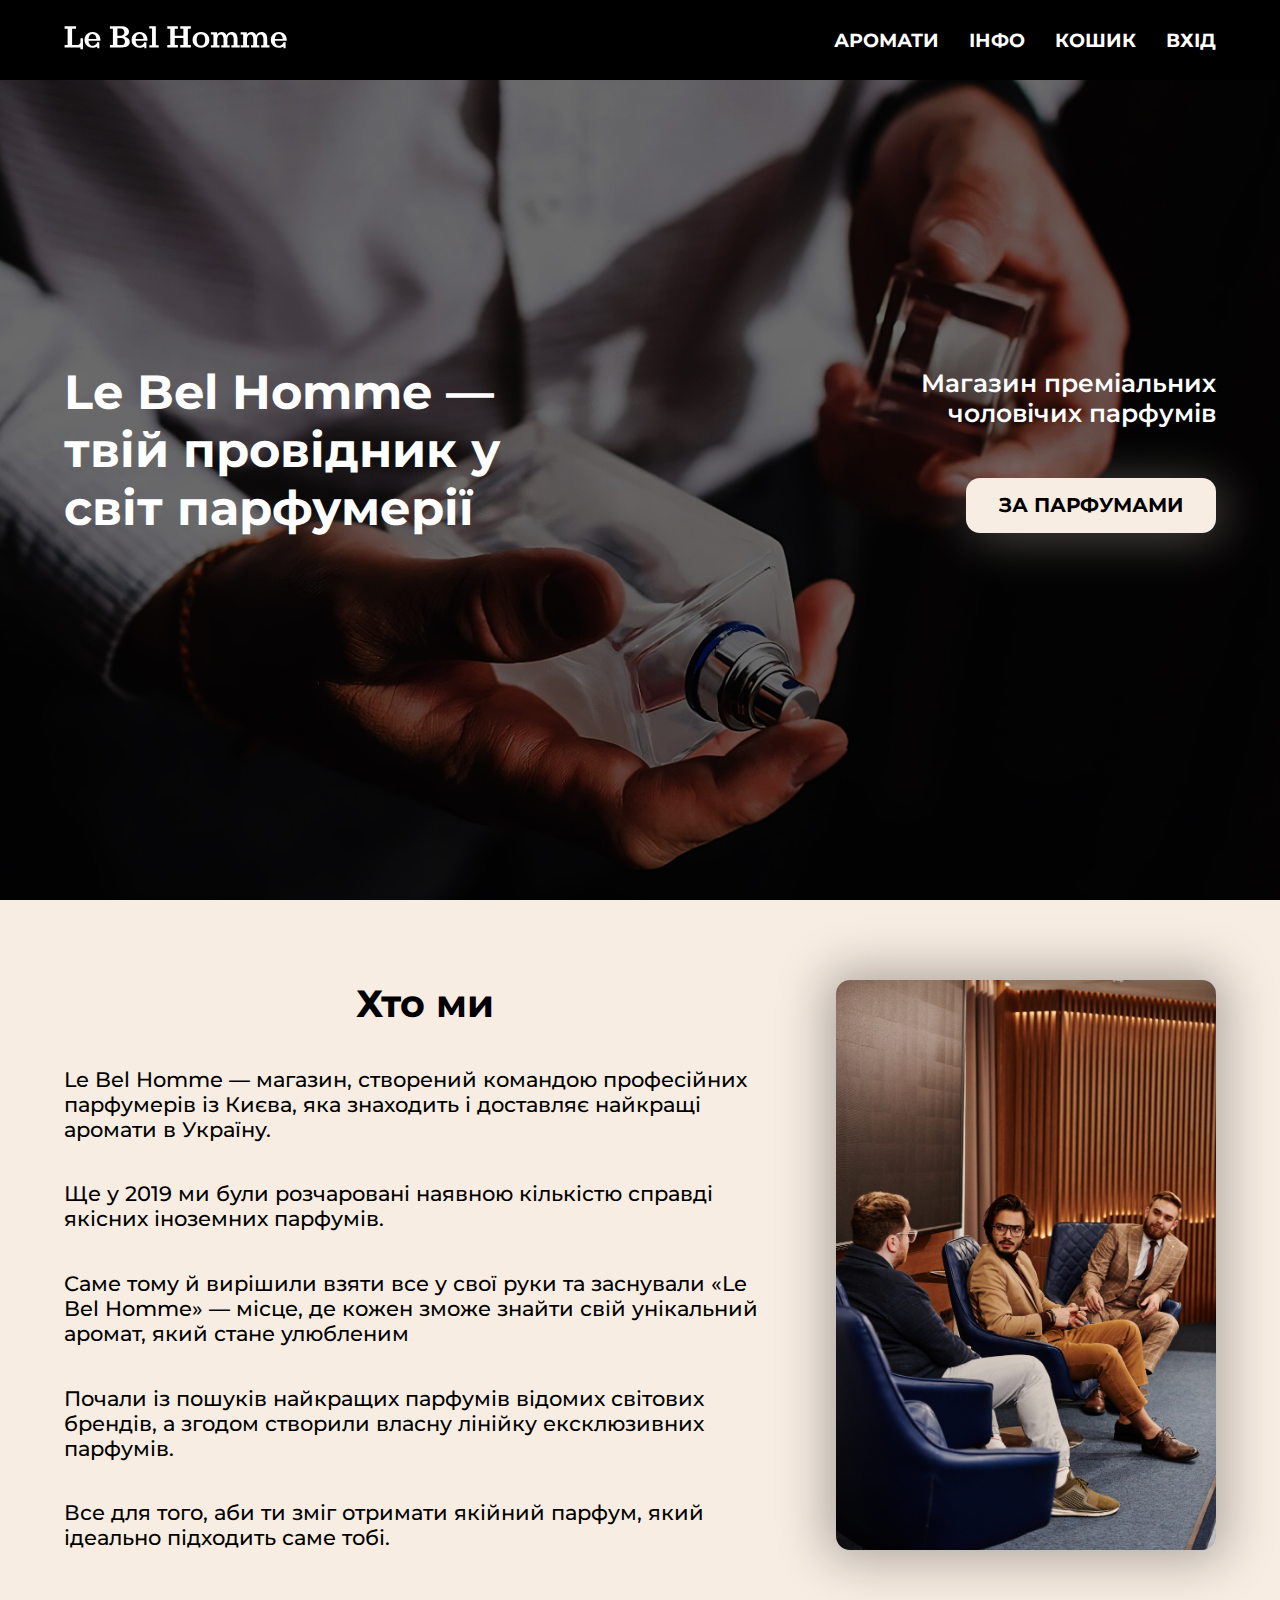
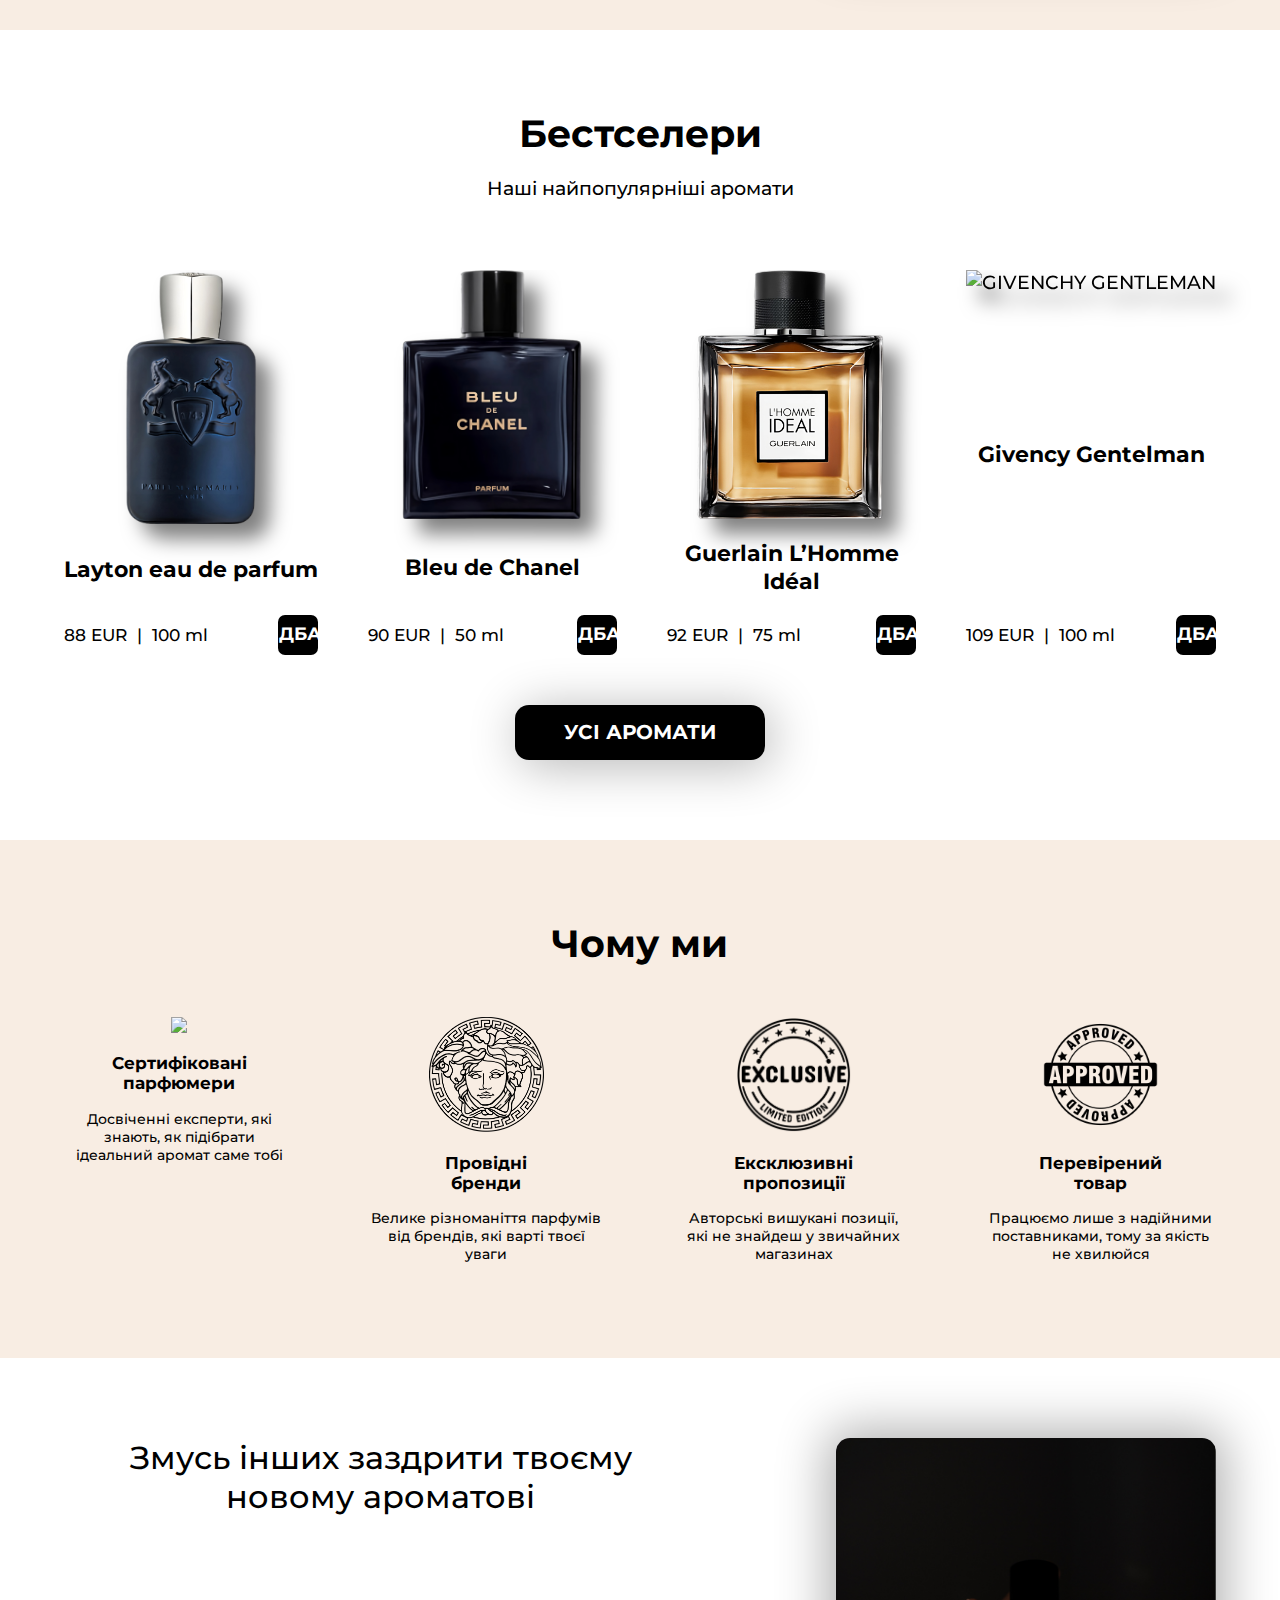
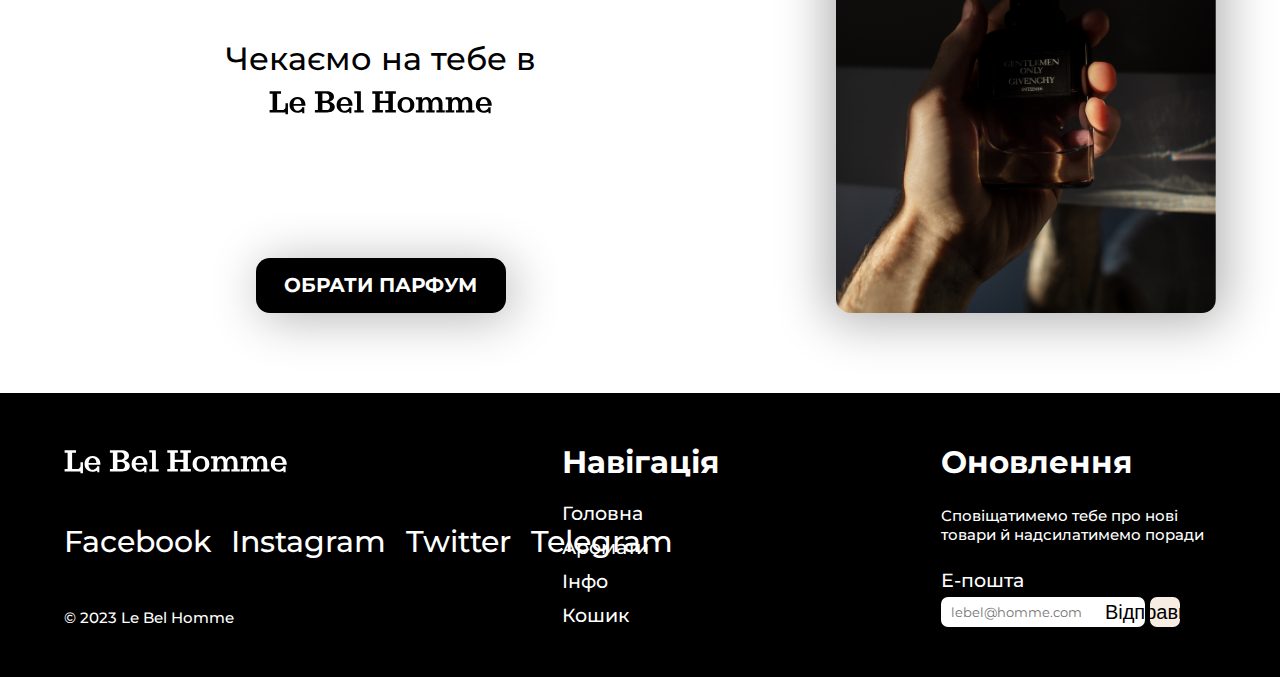
==== commit edc82945: "info page, a bit of style, revomed unused stuff" ====
--- a/index.html
+++ b/index.html
@@ -36,7 +36,7 @@
 
     <main>
 
-        <section class="intro">
+        <section class="landing">
             <h1>Le Bel Homme — твій провідник у світ парфумерії</h1>
             <div id="intro-right">
                 <h2>Магазин преміальних чоловічих парфумів</h2>
--- a/css/style.css
+++ b/css/style.css
@@ -5,6 +5,559 @@
 h2 {
   margin: 0;
   font-size: 200%;
+}
+
+#subscribe-button {
+  display: flex;
+  place-content: center;
+  place-items: center;
+}
+
+.landing {
+  background: url("../img/backgrounds/landing-bg.jpeg") no-repeat 80%;
+  background-size: cover;
+  color: #ffffff;
+  text-align: center;
+  justify-content: center;
+  flex-direction: column;
+  gap: 3rem;
+}
+.landing .button {
+  color: #000000;
+  background-color: #f8ede3;
+  box-shadow: 5px 5px 50px rgba(248, 237, 227, 0.3);
+}
+.landing h1 {
+  font-size: clamp(170%, 5vw, 250%);
+}
+.landing h2 {
+  font-size: 130%;
+  font-weight: 600;
+}
+.landing #intro-right {
+  display: flex;
+  flex-direction: column;
+  justify-content: space-between;
+  gap: 50px;
+  align-items: center;
+}
+@media screen and (min-width: 1024px) {
+  .landing {
+    flex-direction: row;
+    flex-wrap: nowrap;
+    align-items: center;
+    justify-content: space-between;
+  }
+  .landing h1 {
+    text-align: start;
+    max-width: 45%;
+  }
+  .landing #intro-right {
+    max-width: 35%;
+    align-items: end;
+    gap: auto;
+  }
+  .landing #intro-right h2 {
+    text-align: end;
+    margin: 0;
+  }
+}
+
+.about-us p {
+  text-align: start;
+}
+
+.bestsellers {
+  padding-right: 0;
+  padding-left: 0;
+  display: flex;
+  flex-direction: column;
+  gap: 50px;
+  align-items: center;
+}
+
+.perfumes {
+  display: grid;
+  width: 100%;
+  grid-template-columns: repeat(4, calc(1fr - clamp(30px, 5vw, 50px) / 2));
+  justify-content: space-between;
+  gap: clamp(30px, 5vw, 50px);
+  grid-auto-flow: column;
+  -ms-overflow-style: none;
+  scrollbar-width: none;
+  overflow-x: auto;
+  overflow-y: hidden;
+}
+.perfumes:before, .perfumes:after {
+  content: "";
+  width: calc(clamp(30px, 5vw, 80px) - clamp(30px, 5vw, 50px));
+}
+.perfumes .price-volume {
+  font-size: 90%;
+  gap: 10px;
+}
+.perfumes::-webkit-scrollbar {
+  display: none;
+}
+.perfumes:first-child {
+  margin-right: -50px;
+}
+.perfumes .cart {
+  margin: 0;
+  display: flex;
+  align-items: center;
+  justify-content: center;
+  font-size: 18px;
+  width: 40px;
+  height: 40px;
+  border-radius: 7px;
+  box-shadow: none;
+}
+.perfumes .cart::after {
+  font-family: "Fontawesome";
+  content: "\f07a";
+}
+
+.item {
+  display: flex;
+  flex-direction: column;
+  justify-content: space-between;
+  align-items: center;
+  gap: 20px;
+}
+@media screen and (max-width: 1024px) {
+  .item {
+    min-width: 200px;
+  }
+}
+.item > *,
+.item h3,
+.item p {
+  margin: 0;
+}
+.item .img {
+  filter: drop-shadow(15px 15px 10px rgba(0, 0, 0, 0.5));
+  width: 100%;
+}
+.item a {
+  color: #000000;
+  text-decoration: none;
+}
+.item .name {
+  font-weight: bold;
+}
+.item .bottom {
+  display: flex;
+  align-items: center;
+  justify-content: space-between;
+  gap: 25px;
+  width: 100%;
+}
+
+.price-volume {
+  display: flex;
+  justify-content: space-between;
+}
+.price-volume p {
+  margin: 0;
+}
+
+.why-we h2 {
+  margin-bottom: 50px;
+}
+.why-we img {
+  width: clamp(100px, 50%, 120px);
+}
+.why-we h3 {
+  word-spacing: 9999rem;
+}
+
+.reasons-wrapper {
+  display: flex;
+  flex-direction: column;
+  gap: 50px;
+}
+.reasons-wrapper div {
+  align-self: center;
+  max-width: 600px;
+}
+
+.about-us,
+.conclusion {
+  display: flex;
+  justify-content: center;
+  gap: 50px;
+}
+@media screen and (min-width: 1024px) {
+  .about-us,
+  .conclusion {
+    justify-content: space-between;
+  }
+}
+
+.conclusion .left-column {
+  font-size: 150%;
+}
+.conclusion .left-column p {
+  margin: 0;
+}
+.conclusion .left-column #waiting-wrapper {
+  margin: 50px 0;
+}
+.conclusion .left-column .site-logo {
+  display: inline-block;
+  height: 50px;
+  color: #000000;
+}
+
+.right-img {
+  display: none;
+  width: clamp(350px, 33%, 587px);
+  max-height: 880px;
+  border-radius: 14px;
+  box-shadow: 0 0 50px 10px rgba(0, 0, 0, 0.3);
+}
+@media screen and (min-width: 1024px) {
+  .right-img {
+    display: block;
+  }
+}
+
+@media screen and (min-width: 768px) {
+  .intro h1 {
+    font-size: 270%;
+  }
+  .intro h2 {
+    font-size: 150%;
+  }
+}
+@media screen and (min-width: 1024px) {
+  .left-column {
+    display: flex;
+    flex-direction: column;
+    justify-content: space-between;
+    align-items: center;
+  }
+  .left-column p {
+    margin: 0;
+    font-size: 110%;
+  }
+  .conclusion .left-column {
+    max-width: 55%;
+    font-size: 150%;
+  }
+  .reasons-wrapper {
+    flex-direction: row;
+    justify-content: space-between;
+  }
+  .reasons-wrapper div {
+    align-self: flex-start;
+    width: clamp(180px, 20%, 410px);
+    font-size: clamp(75%, 1vw, 100%);
+  }
+}
+.info {
+  background: url("../img/backgrounds/info-bg.png") no-repeat 44%;
+  background-size: cover;
+}
+
+#info-cards {
+  display: flex;
+  flex-direction: column;
+  align-items: center;
+  gap: 50px;
+  font-size: 100%;
+}
+#info-cards article {
+  display: flex;
+  flex-direction: column;
+  gap: 25px;
+}
+#info-cards article > * {
+  margin: 0;
+}
+#info-cards #delivery,
+#info-cards #pay {
+  max-width: 400px;
+}
+@media screen and (min-width: 768px) {
+  #info-cards #delivery,
+  #info-cards #pay {
+    max-width: 500px;
+    width: clamp(250px, 40%, 500px);
+  }
+}
+#info-cards .img {
+  width: 100%;
+  aspect-ratio: 7/8;
+  border-radius: 14px;
+  box-shadow: 0 0 50px rgba(0, 0, 0, 0.3);
+}
+@media screen and (min-width: 768px) {
+  #info-cards {
+    flex-direction: row;
+    flex-wrap: wrap;
+    gap: 80px calc(clamp(30px, 5vw, 80px) * 2);
+    justify-content: center;
+    align-items: flex-start;
+  }
+}
+
+#delivery .img {
+  background: url("../img/delivery.png") no-repeat 44%;
+  background-size: cover;
+}
+
+#pay .img {
+  background: url("../img/card-pay.png") no-repeat center;
+  background-size: cover;
+}
+
+#contacts {
+  width: clamp(250px, 100%, 1000px);
+}
+#contacts a {
+  color: #000000;
+}
+
+.item-wrapper {
+  padding: calc(80px + clamp(30px, 5vw, 80px)) clamp(30px, 5vw, 80px) clamp(30px, 5vw, 80px);
+  background-color: #f8ede3;
+  min-height: 100%;
+}
+
+.item-wrapper .item {
+  width: 100%;
+  display: flex;
+  flex-direction: column;
+  justify-content: center;
+  align-items: center;
+  gap: 30px;
+}
+.item-wrapper .item .img {
+  max-width: 450px;
+}
+@media screen and (min-width: 768px) {
+  .item-wrapper .item .img {
+    width: 45vw;
+    align-self: center;
+  }
+}
+@media screen and (min-width: 768px) {
+  .item-wrapper .item {
+    align-items: flex-start;
+    text-align: left;
+    flex-direction: row;
+  }
+  .item-wrapper .item .price-volume {
+    justify-content: left;
+    gap: 50px;
+  }
+}
+.item-wrapper .item .column {
+  max-width: 1000px;
+  display: flex;
+  flex-direction: column;
+  justify-content: space-between;
+  gap: 30px;
+  align-self: stretch;
+}
+@media screen and (max-width: 768px) {
+  .item-wrapper .item .column {
+    align-items: center;
+  }
+}
+.item-wrapper .item .name {
+  font-size: 225%;
+}
+.item-wrapper .item .price-volume {
+  width: 100%;
+  font: 600 150% "Montserrat", sans-serif;
+}
+.item-wrapper .item .description {
+  text-align: left;
+  width: 100%;
+}
+.item-wrapper .item .button {
+  width: clamp(250px, 100%, 350px);
+}
+
+html,
+body {
+  height: 100%;
+}
+
+* {
+  box-sizing: border-box;
+}
+
+body {
+  margin: 0;
+  overflow-x: hidden;
+  font-family: "Montserrat", sans-serif;
+  font-weight: 500;
+  font-size: clamp(1rem, 1.5vw, 2rem);
+  display: flex;
+  flex-direction: column;
+}
+
+.site-logo {
+  width: 186px;
+  height: 20px;
+}
+@media screen and (min-width: 1024px) {
+  .site-logo {
+    width: 223px;
+    height: 24px;
+  }
+}
+
+header,
+footer {
+  background: #000000;
+  margin: 0;
+  color: #ffffff;
+  width: 100%;
+  display: flex;
+}
+header a,
+footer a {
+  text-decoration: none;
+  color: #ffffff;
+}
+
+header {
+  z-index: 1;
+  padding: 0 clamp(30px, 5vw, 80px);
+  position: fixed;
+  top: 0;
+  height: 80px;
+  justify-content: space-between;
+  align-items: center;
+}
+@media screen and (min-width: 1024px) {
+  header {
+    font-size: 1.2rem;
+  }
+}
+header.open {
+  background: #000000;
+}
+
+#menu-button {
+  width: 30px;
+  height: 30px;
+  display: flex;
+  border: none;
+  background: transparent;
+  flex-direction: column;
+  justify-content: center;
+  align-items: center;
+  gap: 4px;
+}
+#menu-button span {
+  width: 26px;
+  height: 5px;
+  border-radius: 2px;
+  background-color: #ffffff;
+  transition: 0.3s;
+}
+#menu-button span:nth-child(3) {
+  position: absolute;
+  top: 37.5px;
+}
+#menu-button span:nth-child(2).open {
+  transform: rotate(45deg);
+}
+#menu-button span:nth-child(3).open {
+  transform: rotate(-45deg);
+}
+#menu-button span:first-child.open,
+#menu-button span:last-child.open {
+  opacity: 0;
+  width: 0;
+}
+@media screen and (min-width: 1024px) {
+  #menu-button {
+    display: none;
+  }
+}
+
+#menu {
+  display: none;
+}
+#menu a {
+  color: #ffffff;
+  display: block;
+  font-weight: 700;
+  text-align: center;
+  text-transform: uppercase;
+  cursor: pointer;
+}
+@media screen and (max-width: 1024px) {
+  #menu a {
+    font-size: 150%;
+  }
+}
+#menu.show-menu {
+  background: #000000;
+  width: 100vw;
+  height: calc(100vh - 80px);
+  color: #ffffff;
+  top: 80px;
+  left: 0;
+  position: absolute;
+  display: flex;
+  flex-direction: column;
+  justify-content: center;
+  gap: 20px;
+  z-index: 1;
+}
+#menu.show-menu a:first-of-type {
+  margin-top: -80px;
+}
+@media screen and (min-width: 1024px) {
+  #menu {
+    display: flex;
+    justify-content: space-between;
+    gap: 30px;
+  }
+}
+
+main {
+  margin: 0;
+  flex: 1 0 auto;
+  text-align: center;
+}
+
+section {
+  padding: 80px clamp(30px, 5vw, 80px);
+}
+section:first-of-type {
+  height: clamp(700px, 100vh, 9999rem);
+  display: flex;
+  justify-content: center;
+}
+@media screen and (min-width: 1024px) {
+  section:first-of-type {
+    justify-content: space-between;
+  }
+}
+section:nth-of-type(even) {
+  background: #f8ede3;
+  color: #000000;
+}
+
+.intro {
+  display: flex;
+  align-items: center;
+  width: 100%;
+}
+.intro h1 {
+  min-width: 100%;
+  color: #ffffff;
+  font-size: 350%;
+  text-transform: uppercase;
 }
 
 .button {
@@ -22,475 +575,6 @@
   cursor: pointer;
 }
 
-#subscribe-button {
-  display: flex;
-  place-content: center;
-  place-items: center;
-}
-
-.intro {
-  background: url("../img/backgrounds/landing-bg.jpeg") no-repeat 80%;
-  background-size: cover;
-  color: #ffffff;
-  text-align: center;
-  justify-content: center;
-  flex-direction: column;
-  gap: 3rem;
-}
-.intro .button {
-  color: #000000;
-  background-color: #f8ede3;
-  box-shadow: 5px 5px 50px rgba(248, 237, 227, 0.3);
-}
-.intro h2 {
-  font-size: 130%;
-  font-weight: 600;
-}
-.intro #intro-right {
-  display: flex;
-  flex-direction: column;
-  justify-content: space-between;
-  gap: 50px;
-  align-items: center;
-}
-@media screen and (min-width: 1024px) {
-  .intro {
-    flex-direction: row;
-    flex-wrap: nowrap;
-    align-items: center;
-    justify-content: space-between;
-  }
-  .intro h1 {
-    text-align: start;
-    max-width: 45%;
-  }
-  .intro #intro-right {
-    max-width: 35%;
-    align-items: end;
-    gap: auto;
-  }
-  .intro #intro-right h2 {
-    text-align: end;
-    margin: 0;
-  }
-}
-
-.about-us p {
-  text-align: start;
-}
-
-.bestsellers {
-  padding-right: 0;
-  padding-left: 0;
-  display: flex;
-  flex-direction: column;
-  gap: 50px;
-  align-items: center;
-}
-
-.perfumes {
-  display: grid;
-  width: 100%;
-  grid-template-columns: repeat(4, calc(1fr - clamp(30px, 5vw, 50px) / 2));
-  justify-content: space-between;
-  gap: clamp(30px, 5vw, 50px);
-  grid-auto-flow: column;
-  -ms-overflow-style: none;
-  scrollbar-width: none;
-  overflow-x: auto;
-  overflow-y: hidden;
-}
-.perfumes:before, .perfumes:after {
-  content: "";
-  width: calc(clamp(30px, 5vw, 80px) - clamp(30px, 5vw, 50px));
-}
-.perfumes .price-volume {
-  font-size: 90%;
-  gap: 10px;
-}
-.perfumes::-webkit-scrollbar {
-  display: none;
-}
-.perfumes:first-child {
-  margin-right: -50px;
-}
-.perfumes .cart {
-  margin: 0;
-  display: flex;
-  align-items: center;
-  justify-content: center;
-  font-size: 18px;
-  width: 40px;
-  height: 40px;
-  border-radius: 7px;
-  box-shadow: none;
-}
-.perfumes .cart::after {
-  font-family: "Fontawesome";
-  content: "\f07a";
-}
-
-.item {
-  display: flex;
-  flex-direction: column;
-  justify-content: space-between;
-  align-items: center;
-  gap: 20px;
-}
-@media screen and (max-width: 1024px) {
-  .item {
-    min-width: 200px;
-  }
-}
-.item > *,
-.item h3,
-.item p {
-  margin: 0;
-}
-.item .img {
-  filter: drop-shadow(15px 15px 10px rgba(0, 0, 0, 0.5));
-  width: 100%;
-}
-.item a {
-  color: #000000;
-  text-decoration: none;
-}
-.item .name {
-  font-weight: bold;
-}
-.item .bottom {
-  display: flex;
-  align-items: center;
-  justify-content: space-between;
-  gap: 25px;
-  width: 100%;
-}
-
-.price-volume {
-  display: flex;
-  justify-content: space-between;
-}
-.price-volume p {
-  margin: 0;
-}
-
-.why-we h2 {
-  margin-bottom: 50px;
-}
-.why-we img {
-  width: clamp(100px, 50%, 120px);
-}
-.why-we h3 {
-  word-spacing: 9999rem;
-}
-
-.reasons-wrapper {
-  display: flex;
-  flex-direction: column;
-  gap: 50px;
-}
-.reasons-wrapper div {
-  align-self: center;
-  max-width: 600px;
-}
-
-.about-us,
-.conclusion {
-  display: flex;
-  justify-content: center;
-  gap: 50px;
-}
-@media screen and (min-width: 1024px) {
-  .about-us,
-  .conclusion {
-    justify-content: space-between;
-  }
-}
-
-.conclusion .left-column {
-  font-size: 150%;
-}
-.conclusion .left-column p {
-  margin: 0;
-}
-.conclusion .left-column #waiting-wrapper {
-  margin: 50px 0;
-}
-.conclusion .left-column .site-logo {
-  display: inline-block;
-  height: 50px;
-  color: #000000;
-}
-
-.right-img {
-  display: none;
-  width: clamp(350px, 33%, 587px);
-  max-height: 880px;
-  border-radius: 14px;
-  box-shadow: 0px 0px 50px rgba(0, 0, 0, 0.5);
-}
-@media screen and (min-width: 1024px) {
-  .right-img {
-    display: block;
-  }
-}
-
-@media screen and (min-width: 768px) {
-  .intro h1 {
-    font-size: 270%;
-  }
-  .intro h2 {
-    font-size: 150%;
-  }
-}
-@media screen and (min-width: 1024px) {
-  .left-column {
-    display: flex;
-    flex-direction: column;
-    justify-content: space-between;
-    align-items: center;
-  }
-  .left-column p {
-    margin: 0;
-    font-size: 110%;
-  }
-  .conclusion .left-column {
-    max-width: 55%;
-    font-size: 150%;
-  }
-  .reasons-wrapper {
-    flex-direction: row;
-    justify-content: space-between;
-  }
-  .reasons-wrapper div {
-    align-self: flex-start;
-    width: clamp(180px, 20%, 410px);
-    font-size: clamp(75%, 1vw, 100%);
-  }
-}
-.item-wrapper {
-  padding: calc(80px + clamp(30px, 5vw, 80px)) clamp(30px, 5vw, 80px) clamp(30px, 5vw, 80px);
-  background-color: #f8ede3;
-  min-height: 100%;
-}
-
-.item-wrapper .item {
-  width: 100%;
-  display: flex;
-  flex-direction: column;
-  justify-content: center;
-  align-items: center;
-  gap: 30px;
-}
-.item-wrapper .item .img {
-  max-width: 450px;
-}
-@media screen and (min-width: 768px) {
-  .item-wrapper .item .img {
-    width: 45vw;
-    align-self: center;
-  }
-}
-@media screen and (min-width: 768px) {
-  .item-wrapper .item {
-    align-items: flex-start;
-    text-align: left;
-    flex-direction: row;
-  }
-  .item-wrapper .item .price-volume {
-    justify-content: left;
-    gap: 50px;
-  }
-}
-.item-wrapper .item .column {
-  max-width: 1000px;
-  display: flex;
-  flex-direction: column;
-  justify-content: space-between;
-  gap: 30px;
-  align-self: stretch;
-}
-@media screen and (max-width: 768px) {
-  .item-wrapper .item .column {
-    align-items: center;
-  }
-}
-.item-wrapper .item .name {
-  font-size: 225%;
-}
-.item-wrapper .item .price-volume {
-  width: 100%;
-  font: 600 150% "Montserrat", sans-serif;
-}
-.item-wrapper .item .description {
-  text-align: left;
-  width: 100%;
-}
-.item-wrapper .item .button {
-  width: clamp(250px, 100%, 350px);
-}
-
-html,
-body {
-  height: 100%;
-}
-
-* {
-  box-sizing: border-box;
-}
-
-body {
-  margin: 0;
-  overflow-x: hidden;
-  font-family: "Montserrat", sans-serif;
-  font-weight: 500;
-  font-size: clamp(1rem, 1.5vw, 2rem);
-  display: flex;
-  flex-direction: column;
-}
-
-.site-logo {
-  width: 186px;
-  height: 20px;
-}
-@media screen and (min-width: 1024px) {
-  .site-logo {
-    width: 223px;
-    height: 24px;
-  }
-}
-
-header,
-footer {
-  background: #000000;
-  margin: 0;
-  color: #ffffff;
-  width: 100%;
-  display: flex;
-}
-header a,
-footer a {
-  text-decoration: none;
-  color: #ffffff;
-}
-
-header {
-  z-index: 1;
-  padding: 0 clamp(30px, 5vw, 80px);
-  position: fixed;
-  top: 0;
-  height: 80px;
-  justify-content: space-between;
-  align-items: center;
-}
-@media screen and (min-width: 1024px) {
-  header {
-    font-size: 1.2rem;
-  }
-}
-header.open {
-  background: #000000;
-}
-
-#menu-button {
-  width: 30px;
-  height: 30px;
-  display: flex;
-  border: none;
-  background: transparent;
-  flex-direction: column;
-  justify-content: center;
-  align-items: center;
-  gap: 4px;
-}
-#menu-button span {
-  width: 26px;
-  height: 5px;
-  border-radius: 2px;
-  background-color: #ffffff;
-  transition: 0.3s;
-}
-#menu-button span:nth-child(3) {
-  position: absolute;
-  top: 37.5px;
-}
-#menu-button span:nth-child(2).open {
-  transform: rotate(45deg);
-}
-#menu-button span:nth-child(3).open {
-  transform: rotate(-45deg);
-}
-#menu-button span:first-child.open,
-#menu-button span:last-child.open {
-  opacity: 0;
-  width: 0;
-}
-@media screen and (min-width: 1024px) {
-  #menu-button {
-    display: none;
-  }
-}
-
-#menu {
-  display: none;
-}
-#menu a {
-  color: #ffffff;
-  display: block;
-  font-weight: 700;
-  text-align: center;
-  text-transform: uppercase;
-  cursor: pointer;
-}
-#menu.show-menu {
-  background: #000000;
-  width: 100vw;
-  height: calc(100vh - 80px);
-  color: #ffffff;
-  top: 80px;
-  left: 0;
-  position: absolute;
-  display: flex;
-  flex-direction: column;
-  justify-content: center;
-  gap: 20px;
-  z-index: 1;
-}
-#menu.show-menu a:first-of-type {
-  margin-top: -80px;
-}
-@media screen and (min-width: 1024px) {
-  #menu {
-    display: flex;
-    justify-content: space-between;
-    gap: 30px;
-  }
-}
-
-main {
-  margin: 0;
-  flex: 1 0 auto;
-  text-align: center;
-}
-
-section {
-  padding: 80px clamp(30px, 5vw, 80px);
-}
-section:first-of-type {
-  height: clamp(700px, 100vh, 9999rem);
-  display: flex;
-  justify-content: center;
-}
-@media screen and (min-width: 1024px) {
-  section:first-of-type {
-    justify-content: space-between;
-  }
-}
-section:nth-of-type(even) {
-  background: #f8ede3;
-  color: #000000;
-}
-
 footer {
   justify-content: space-between;
   flex-direction: column;
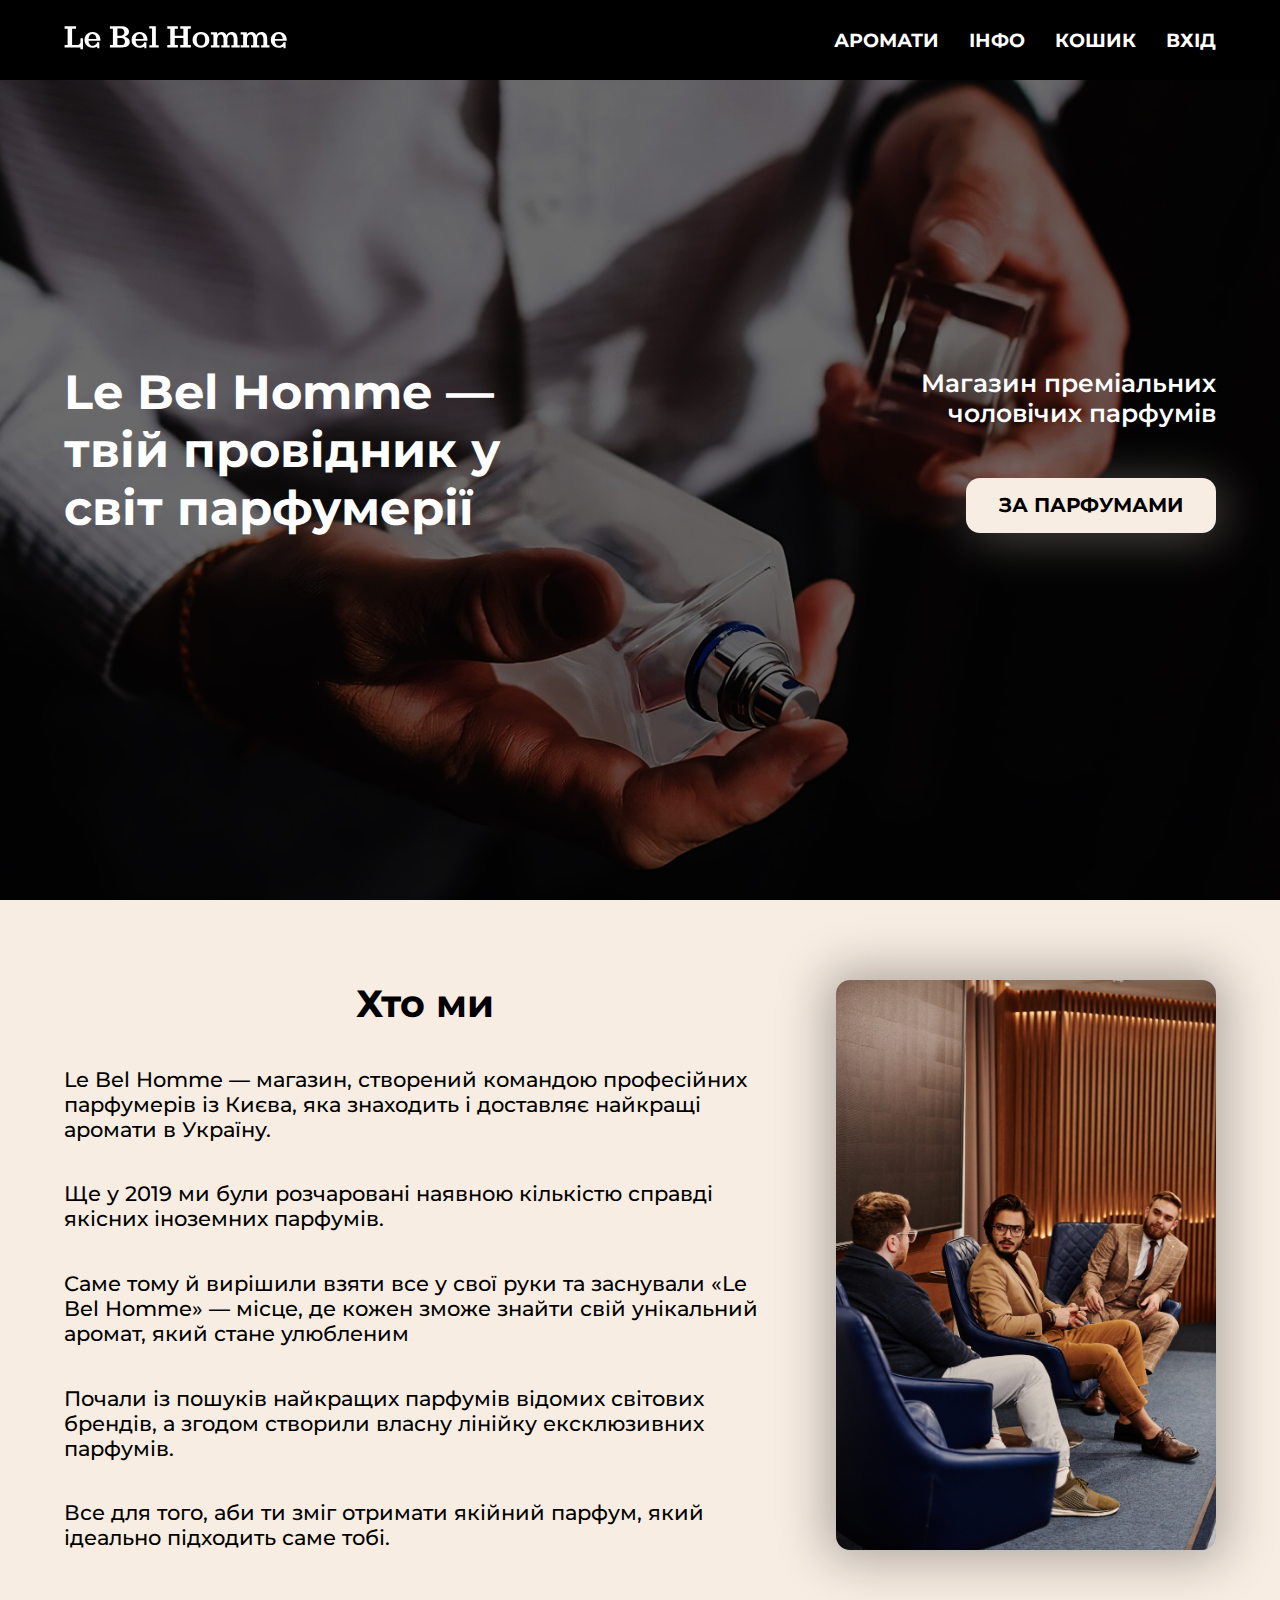
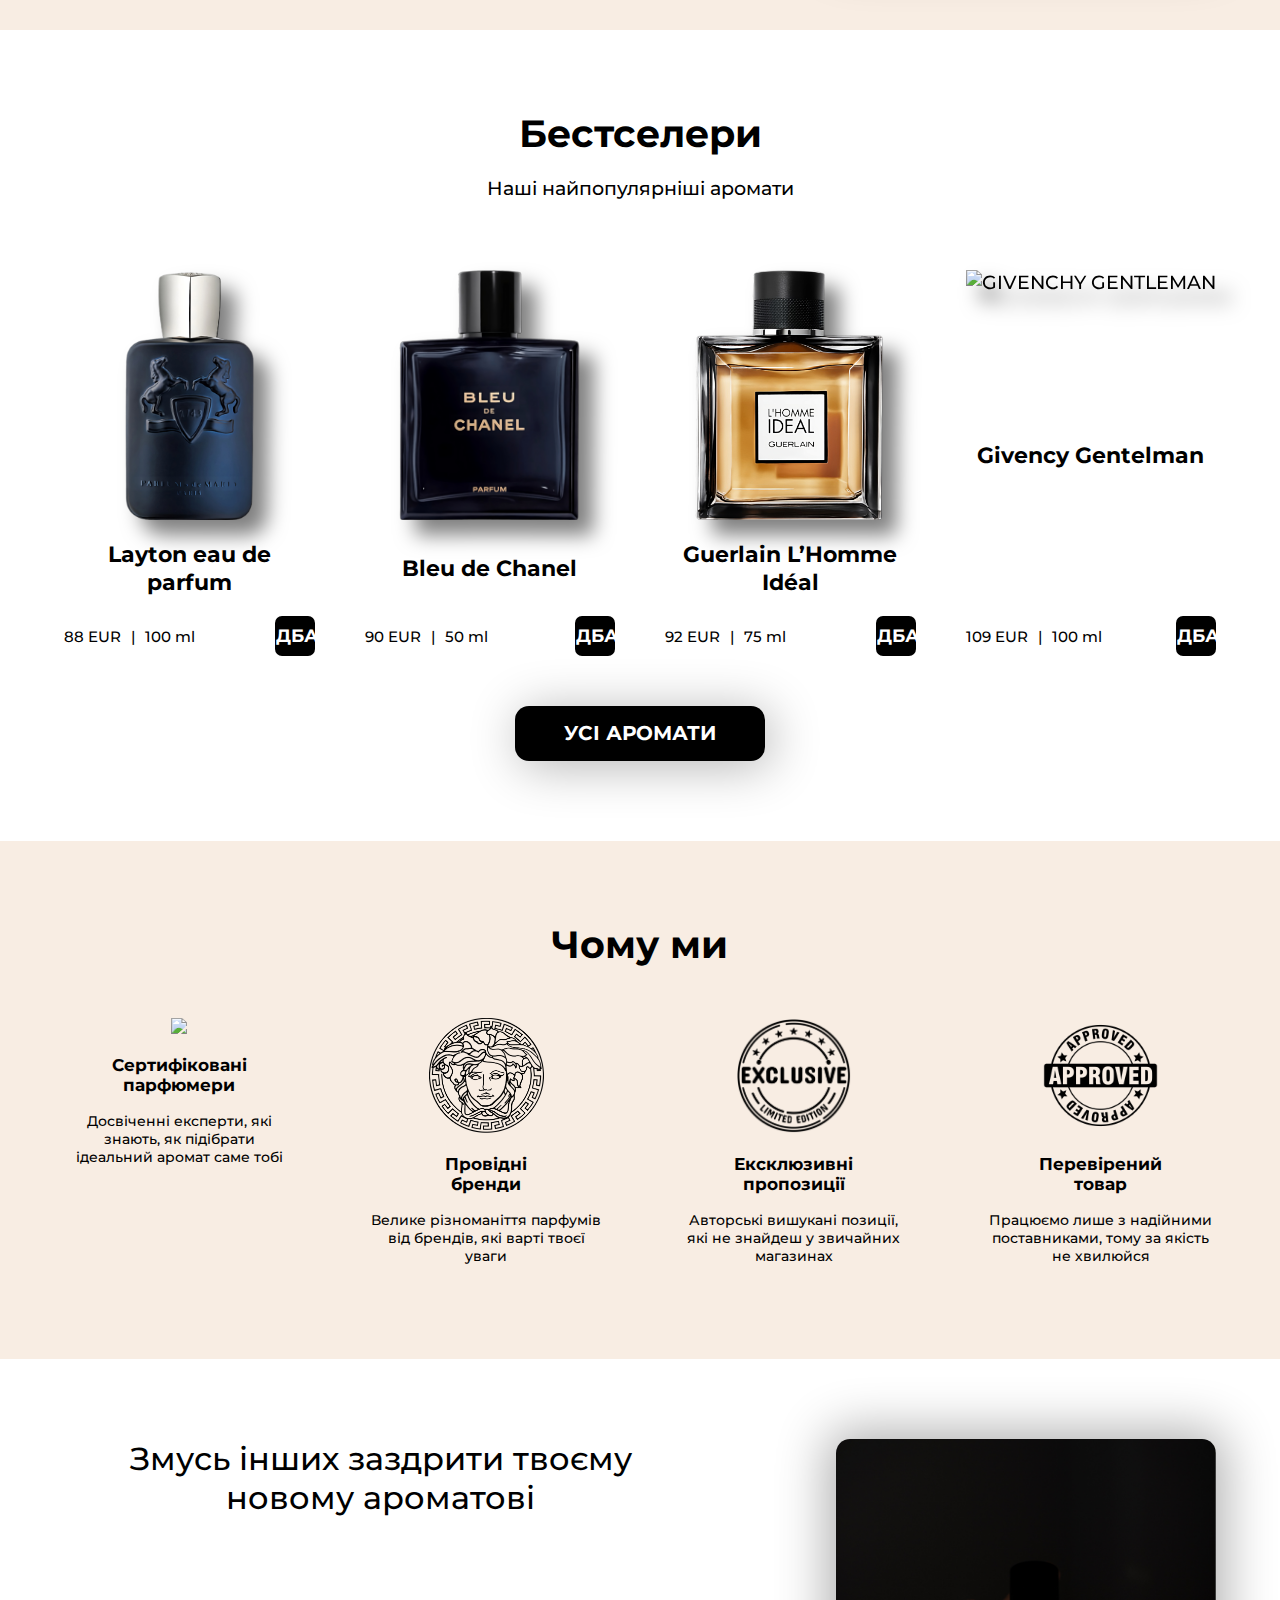
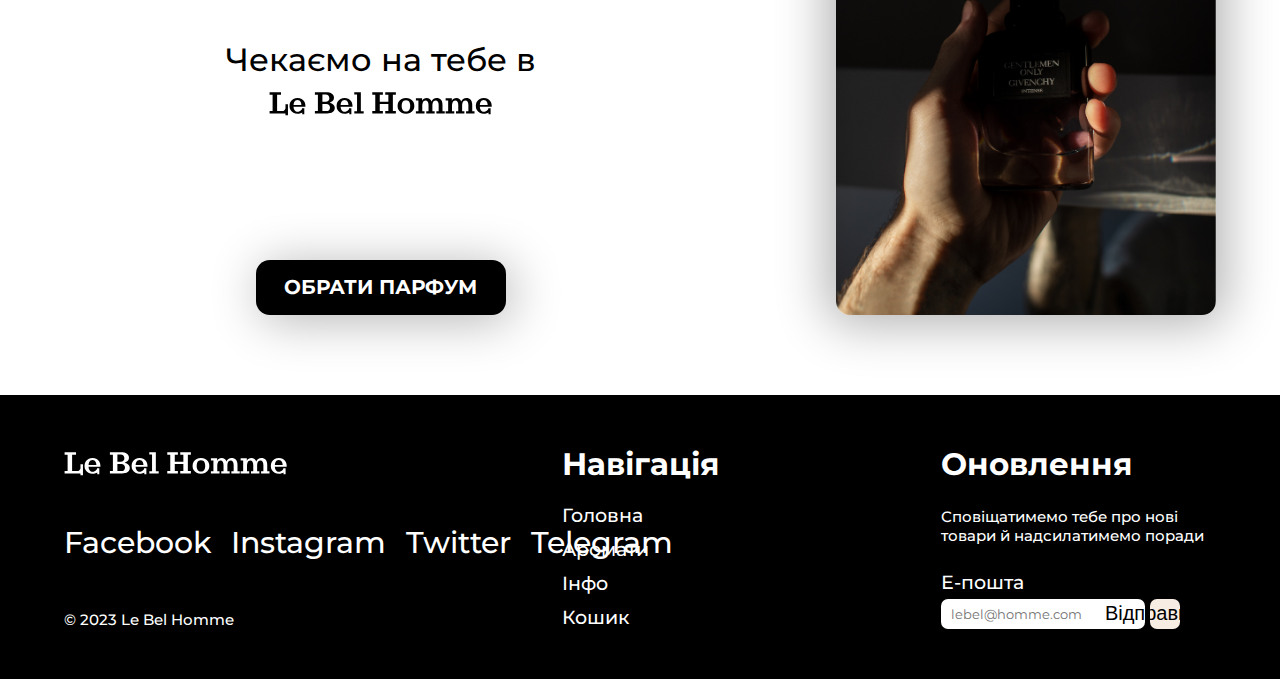
==== commit d0348532: "shop page, sort blocks function" ====
--- a/index.html
+++ b/index.html
@@ -129,7 +129,7 @@
                 </article>
             </div>
 
-            <a href="shop.html" class="button shop">Усі аромати</a>
+            <a href="shop.html" class="button">Усі аромати</a>
         </section>
 
         <section class="why-we">
@@ -195,10 +195,10 @@
         <div>
             <h3>Навігація</h3>
             <nav>
-                <a>Головна</a>
-                <a>Аромати</a>
-                <a>Інфо</a>
-                <a>Кошик</a>
+                <a href="index.html">Головна</a>
+                <a href="shop.html">Аромати</a>
+                <a href="info.html">Інфо</a>
+                <a href="cart.html">Кошик</a>
             </nav>
         </div>
 
--- a/css/style.css
+++ b/css/style.css
@@ -68,8 +68,6 @@
 }
 
 .bestsellers {
-  padding-right: 0;
-  padding-left: 0;
   display: flex;
   flex-direction: column;
   gap: 50px;
@@ -77,30 +75,30 @@
 }
 
 .perfumes {
+  width: 100%;
+  max-width: 100%;
   display: grid;
-  width: 100%;
-  grid-template-columns: repeat(4, calc(1fr - clamp(30px, 5vw, 50px) / 2));
-  justify-content: space-between;
-  gap: clamp(30px, 5vw, 50px);
-  grid-auto-flow: column;
-  -ms-overflow-style: none;
-  scrollbar-width: none;
-  overflow-x: auto;
-  overflow-y: hidden;
-}
-.perfumes:before, .perfumes:after {
-  content: "";
-  width: calc(clamp(30px, 5vw, 80px) - clamp(30px, 5vw, 50px));
+  grid-template-columns: repeat(1, 1fr);
+  gap: 50px;
+  grid-auto-flow: row;
+  justify-items: center;
 }
 .perfumes .price-volume {
-  font-size: 90%;
   gap: 10px;
 }
-.perfumes::-webkit-scrollbar {
-  display: none;
-}
-.perfumes:first-child {
-  margin-right: -50px;
+@media screen and (min-width: 768px) {
+  .perfumes {
+    grid-template-columns: repeat(2, 1fr);
+  }
+}
+@media screen and (min-width: 1024px) {
+  .perfumes {
+    grid-template-columns: repeat(4, 1fr);
+    gap: clamp(30px, 5vw, 50px);
+  }
+  .perfumes .price-volume {
+    font-size: 80%;
+  }
 }
 .perfumes .cart {
   margin: 0;
@@ -125,17 +123,13 @@
   align-items: center;
   gap: 20px;
 }
-@media screen and (max-width: 1024px) {
-  .item {
-    min-width: 200px;
-  }
-}
 .item > *,
 .item h3,
 .item p {
   margin: 0;
 }
 .item .img {
+  max-width: 320px;
   filter: drop-shadow(15px 15px 10px rgba(0, 0, 0, 0.5));
   width: 100%;
 }
@@ -145,6 +139,11 @@
 }
 .item .name {
   font-weight: bold;
+}
+@media screen and (max-width: 1023px) {
+  .item .name {
+    font-size: 125%;
+  }
 }
 .item .bottom {
   display: flex;
@@ -256,6 +255,91 @@
     font-size: clamp(75%, 1vw, 100%);
   }
 }
+.shop {
+  background: url("../img/backgrounds/shop-bg.png") no-repeat center;
+  background-size: cover;
+}
+
+#main-shop {
+  display: flex;
+  flex-direction: column;
+  gap: 50px;
+  align-items: center;
+}
+
+#main-shop #sorting {
+  width: 100%;
+  display: flex;
+  gap: clamp(10px, 5vw, 50px);
+  justify-content: space-between;
+}
+#main-shop #sorting .button {
+  display: flex;
+  justify-content: center;
+  align-items: center;
+  gap: 20px;
+  background: #ffffff;
+  color: #000000;
+}
+#main-shop #sorting .button span {
+  font-family: "Montserrat", sans-serif;
+  display: none;
+}
+#main-shop #sorting .brands {
+  width: calc(100% - 110px - 20px);
+}
+@media screen and (min-width: 768px) {
+  #main-shop #sorting .brands {
+    width: calc(100% - 400px - 20px);
+  }
+}
+#main-shop #sorting .sort, #main-shop #sorting .search {
+  font-family: "Fontawesome";
+  width: 55px;
+}
+@media screen and (min-width: 768px) {
+  #main-shop #sorting .sort, #main-shop #sorting .search {
+    width: 200px;
+  }
+  #main-shop #sorting .sort span, #main-shop #sorting .search span {
+    display: inline-block;
+  }
+}
+#main-shop #sorting .sort::before {
+  content: "\f0b0";
+}
+#main-shop #sorting .search::before {
+  content: "\f002";
+}
+
+#sorting-blocks {
+  width: 100%;
+}
+
+#sorting-blocks form {
+  display: none;
+  border-radius: 14px;
+  width: 100%;
+  padding: 20px;
+  background-color: #ffffff;
+  box-shadow: 0 0 50px rgba(0, 0, 0, 0.3);
+}
+#sorting-blocks form input[type=text] {
+  width: 100%;
+  border: none;
+  border-radius: 10px;
+  font-size: 120%;
+  padding: 5px;
+  height: 50px;
+  font-family: "Montserrat", sans-serif;
+}
+#sorting-blocks form input[type=text]::-moz-placeholder {
+  color: #000000;
+}
+#sorting-blocks form input[type=text]::placeholder {
+  color: #000000;
+}
+
 .info {
   background: url("../img/backgrounds/info-bg.png") no-repeat 44%;
   background-size: cover;
@@ -320,8 +404,141 @@
   color: #000000;
 }
 
+.shop-cart {
+  background: url("../img/backgrounds/cart-bg.png") no-repeat center;
+  background-size: cover;
+}
+
+#cart-body {
+  display: flex;
+  flex-direction: column;
+  gap: 50px;
+}
+@media screen and (min-width: 1024px) {
+  #cart-body {
+    flex-direction: row;
+    align-items: flex-start;
+    justify-content: space-between;
+  }
+}
+
+#cart-items {
+  display: flex;
+  flex-direction: column;
+  gap: 50px;
+  align-items: center;
+  font-size: 90%;
+}
+@media screen and (min-width: 1024px) {
+  #cart-items {
+    gap: 75px;
+  }
+}
+
+#cart-items .item {
+  width: 100%;
+  display: flex;
+  flex-direction: column;
+  justify-content: center;
+  align-items: center;
+  gap: 30px;
+}
+#cart-items .item .img {
+  max-width: 250px;
+}
+@media screen and (min-width: 540px) {
+  #cart-items .item {
+    width: clamp(450px, 100%, 900px);
+    justify-content: flex-start;
+    text-align: left;
+    flex-direction: row;
+  }
+}
+#cart-items .item .column {
+  width: 100%;
+  display: flex;
+  flex-direction: column;
+  justify-content: space-between;
+  gap: 30px;
+  align-self: stretch;
+}
+#cart-items .item .name {
+  font-size: 170%;
+}
+#cart-items .item .price-volume {
+  font: 600 150% "Montserrat", sans-serif;
+}
+
+#cart-items .item .bottom {
+  display: flex;
+  align-items: center;
+}
+#cart-items .item .bottom .button,
+#cart-items .item .bottom input {
+  height: 40px;
+  border-radius: 7px;
+  box-shadow: 0 0 70px rgba(0, 0, 0, 0.3);
+}
+#cart-items .item .bottom .button {
+  display: flex;
+  align-items: center;
+  justify-content: center;
+  font-family: "Fontawesome";
+  width: 40px;
+}
+
+.controls {
+  display: flex;
+  gap: 10px;
+}
+.controls input {
+  width: 60px;
+  border: none;
+  outline: none;
+  font: bold 20px "Montserrat", sans-serif;
+  text-align: center;
+}
+
+#order {
+  font-size: 80%;
+  display: flex;
+  flex-direction: column;
+  align-items: center;
+  gap: 25px;
+}
+#order p {
+  font-size: 200%;
+  font-weight: 700;
+  margin: 0;
+}
+#order .button {
+  min-width: -moz-fit-content;
+  min-width: fit-content;
+  padding: 0 50px;
+}
+@media screen and (min-width: 1024px) {
+  #order {
+    position: sticky;
+    top: 160px;
+    align-self: flex-start;
+    z-index: 1;
+  }
+}
+
+.delete::after {
+  content: "\f1f8";
+}
+
+.plus::after {
+  content: "+";
+}
+
+.minus::after {
+  content: "\f068";
+}
+
 .item-wrapper {
-  padding: calc(80px + clamp(30px, 5vw, 80px)) clamp(30px, 5vw, 80px) clamp(30px, 5vw, 80px);
+  padding: 160px clamp(30px, 5vw, 80px) 80px;
   background-color: #f8ede3;
   min-height: 100%;
 }
@@ -384,16 +601,23 @@
 
 html,
 body {
-  height: 100%;
-}
-
-* {
+  min-height: 100%;
+  margin: 0;
+}
+
+html {
   box-sizing: border-box;
 }
 
+*,
+*:before,
+*:after {
+  box-sizing: inherit;
+}
+
 body {
-  margin: 0;
   overflow-x: hidden;
+  max-width: 100%;
   font-family: "Montserrat", sans-serif;
   font-weight: 500;
   font-size: clamp(1rem, 1.5vw, 2rem);
@@ -489,12 +713,14 @@
 #menu a {
   color: #ffffff;
   display: block;
+  width: -moz-fit-content;
+  width: fit-content;
   font-weight: 700;
   text-align: center;
   text-transform: uppercase;
   cursor: pointer;
 }
-@media screen and (max-width: 1024px) {
+@media screen and (max-width: 1023px) {
   #menu a {
     font-size: 150%;
   }
@@ -509,6 +735,7 @@
   position: absolute;
   display: flex;
   flex-direction: column;
+  align-items: center;
   justify-content: center;
   gap: 20px;
   z-index: 1;
@@ -525,6 +752,7 @@
 }
 
 main {
+  width: 100%;
   margin: 0;
   flex: 1 0 auto;
   text-align: center;
@@ -641,7 +869,8 @@
   font-family: "Fontawesome";
   content: "\f061";
 }
-footer .social, footer button {
+footer .social,
+footer button {
   font-size: 20px;
 }
 footer button,
